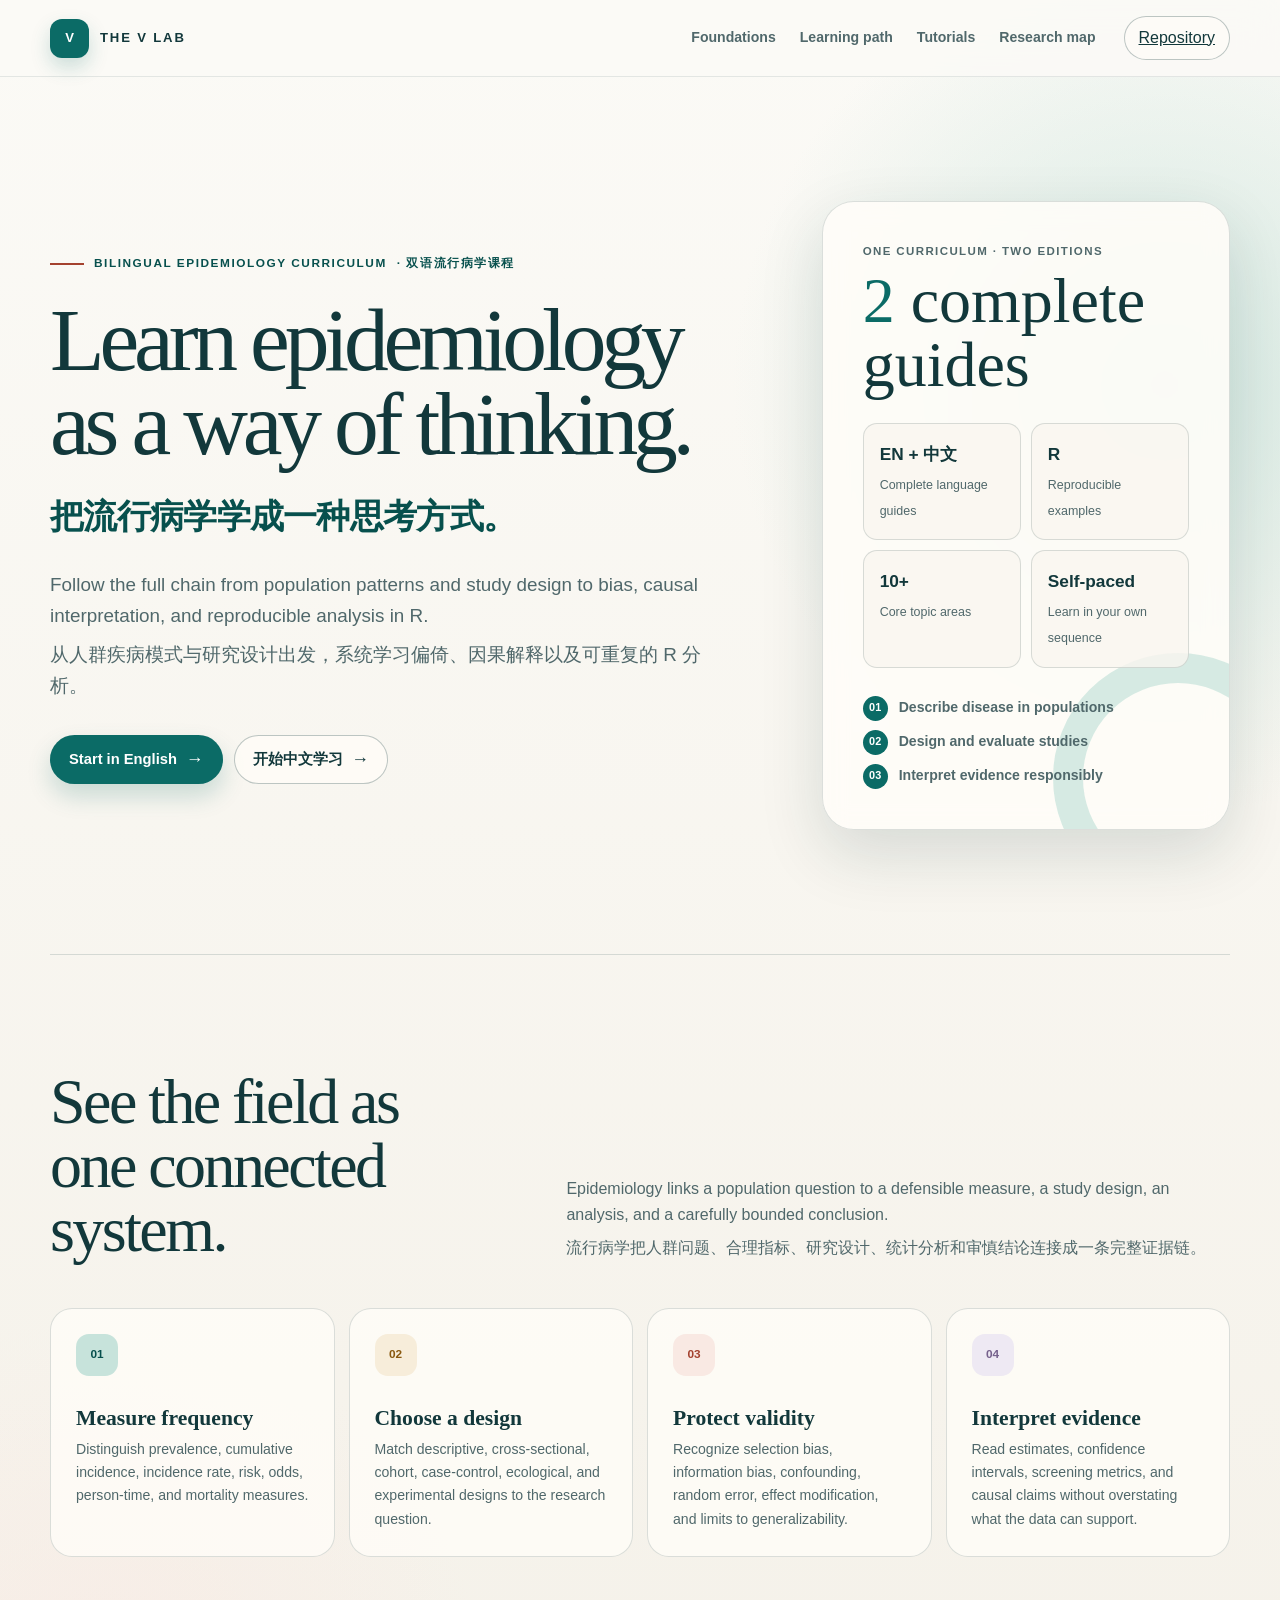
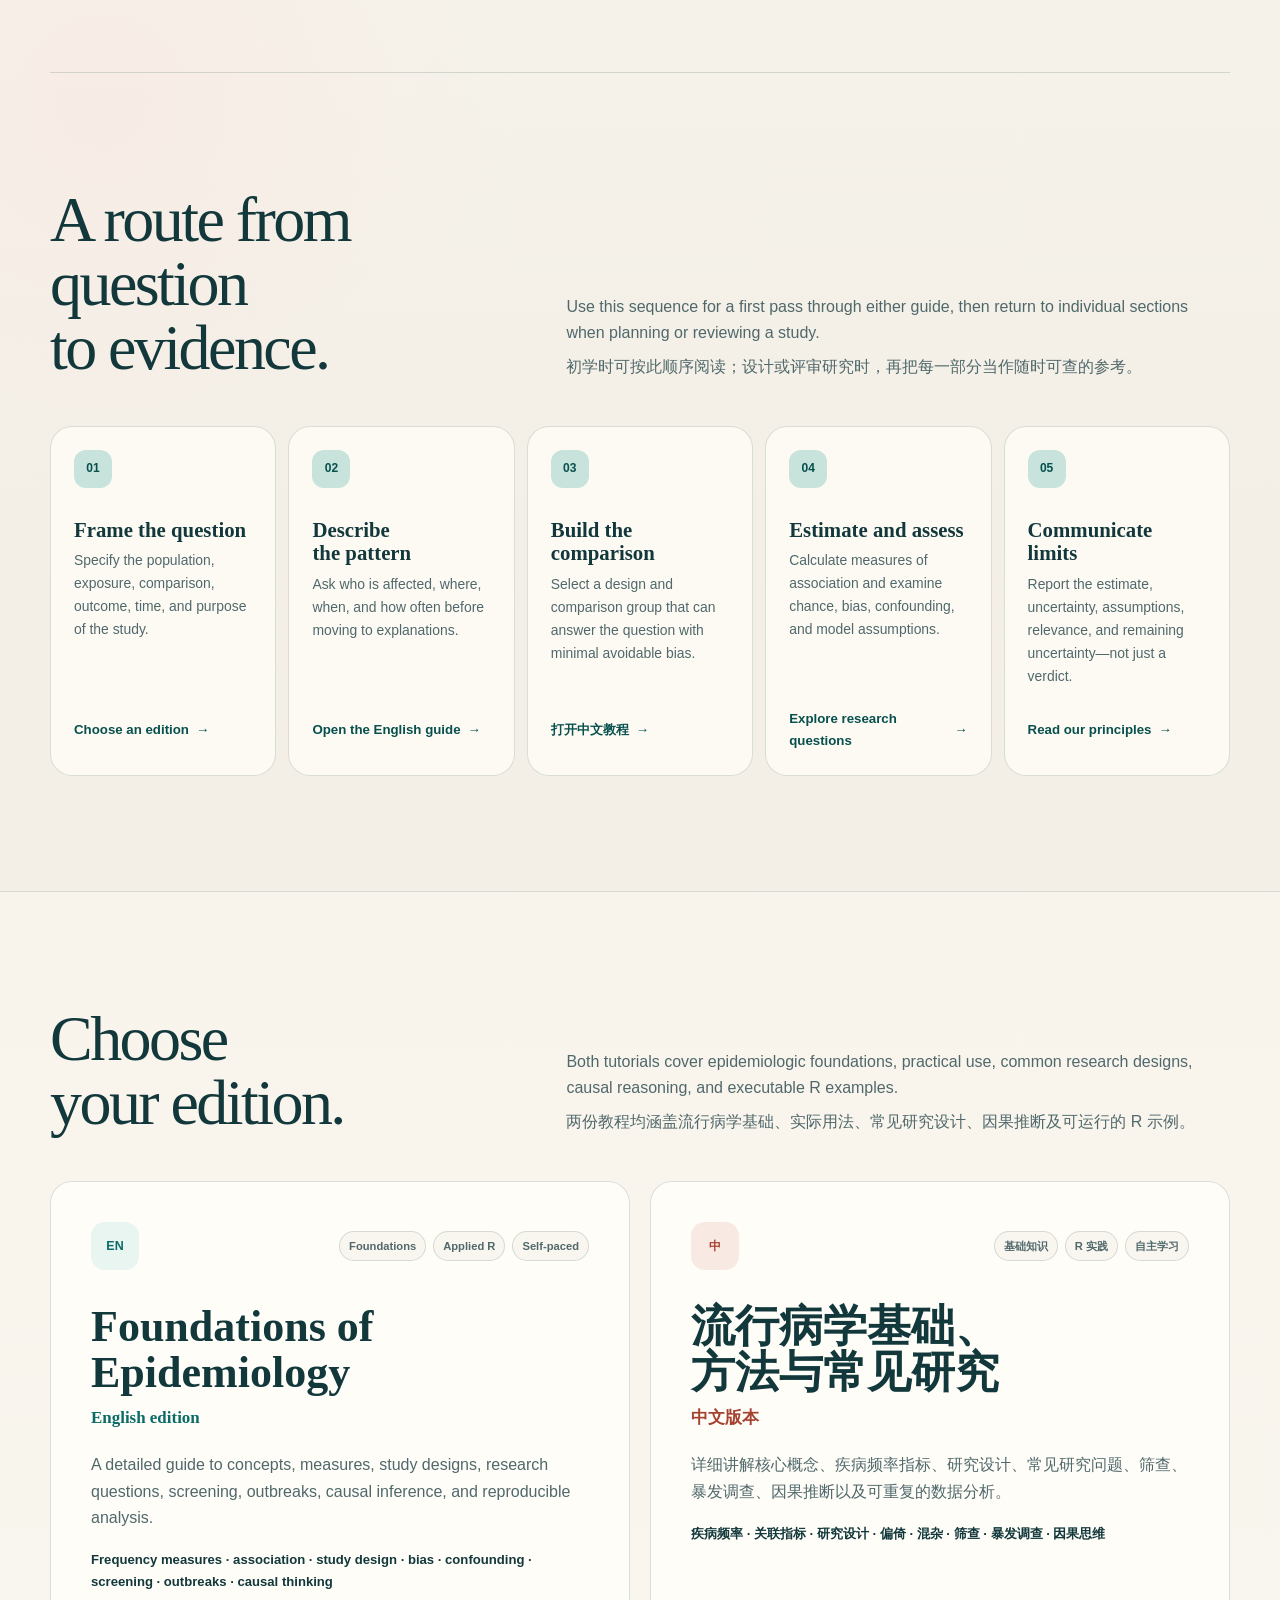
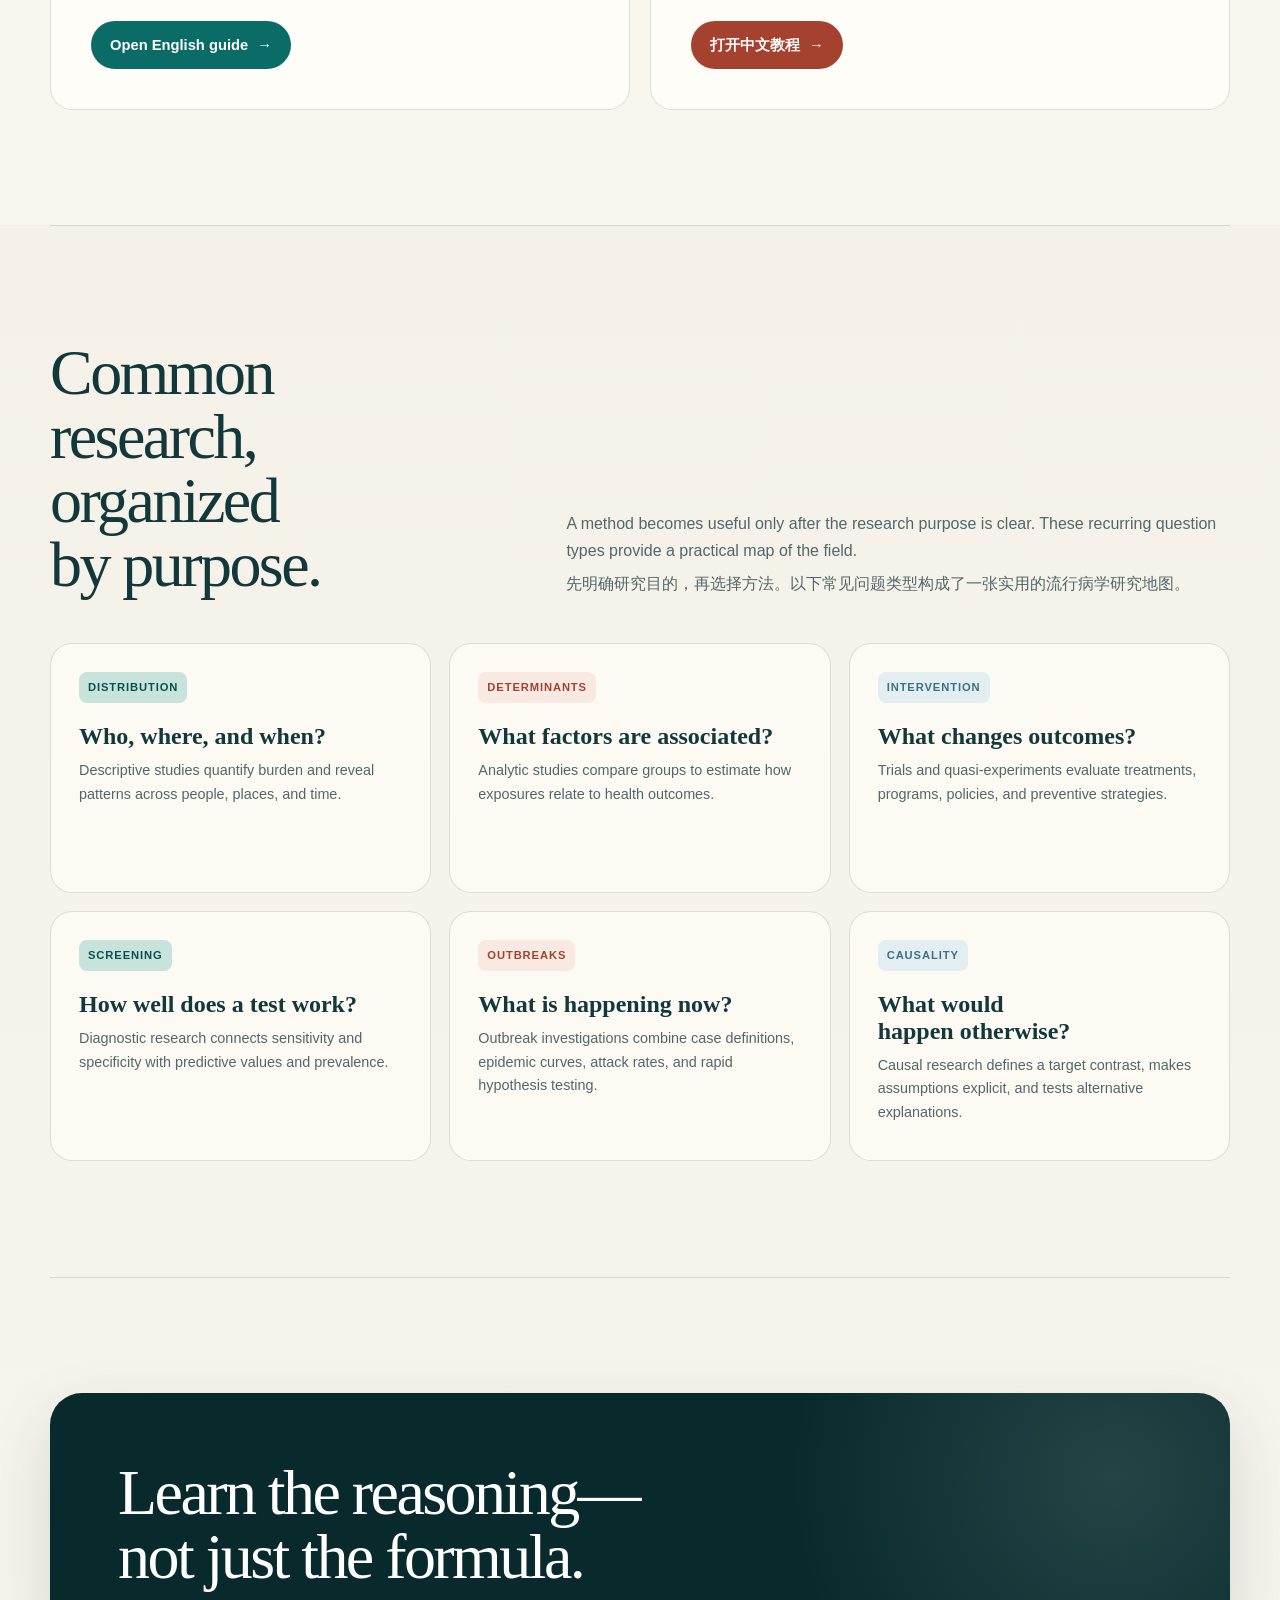
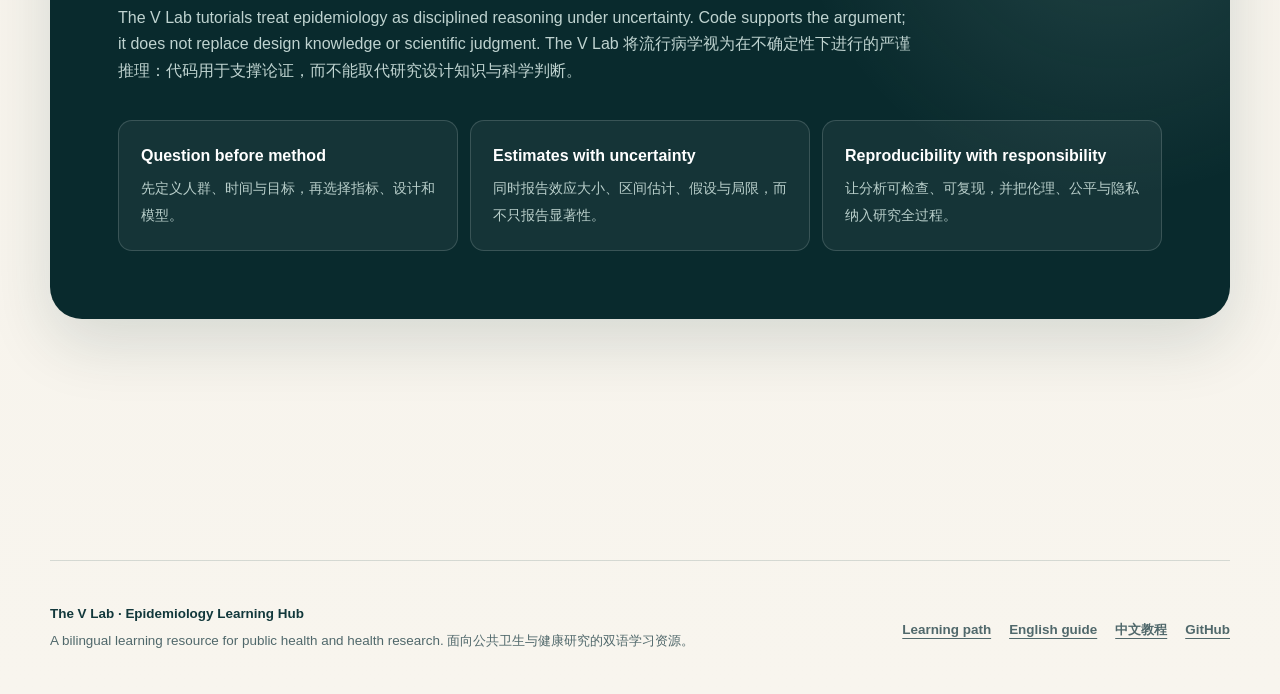
==== index.html @ 8f86d478 "Build bilingual epidemiology learning site" ====
<!doctype html>
<html lang="en">
<head>
  <meta charset="utf-8">
  <meta name="viewport" content="width=device-width, initial-scale=1">
  <meta name="description" content="A bilingual, self-paced epidemiology learning hub from The V Lab, covering measures of disease, study designs, bias, causal reasoning, common research questions, and reproducible R examples.">
  <meta name="theme-color" content="#12383b">
  <meta name="color-scheme" content="light">
  <link rel="canonical" href="https://laboratoirev.github.io/Epidemiology_Study/">
  <link rel="alternate" hreflang="en" href="https://laboratoirev.github.io/Epidemiology_Study/epidemiology_basics_en.html">
  <link rel="alternate" hreflang="zh-CN" href="https://laboratoirev.github.io/Epidemiology_Study/epidemiology_basics_zh.html">
  <link rel="alternate" hreflang="x-default" href="https://laboratoirev.github.io/Epidemiology_Study/">

  <meta property="og:type" content="website">
  <meta property="og:site_name" content="The V Lab">
  <meta property="og:title" content="Epidemiology Learning Hub | The V Lab">
  <meta property="og:description" content="Learn how epidemiologists move from population patterns to credible evidence through a bilingual curriculum with reproducible R examples.">
  <meta property="og:url" content="https://laboratoirev.github.io/Epidemiology_Study/">
  <meta property="og:image" content="https://laboratoirev.github.io/Epidemiology_Study/og-learning-hub.png">
  <meta property="og:image:width" content="1200">
  <meta property="og:image:height" content="630">
  <meta property="og:image:alt" content="The V Lab Epidemiology Learning Hub">

  <meta name="twitter:card" content="summary_large_image">
  <meta name="twitter:title" content="Epidemiology Learning Hub | The V Lab">
  <meta name="twitter:description" content="A bilingual learning path through epidemiologic measures, study designs, bias, causal reasoning, and applied research.">
  <meta name="twitter:image" content="https://laboratoirev.github.io/Epidemiology_Study/og-learning-hub.png">

  <title>Epidemiology Learning Hub | The V Lab</title>

  <style>
    :root {
      --ink: #12383b;
      --ink-deep: #092a2d;
      --ink-soft: #50686b;
      --paper: #f3efe6;
      --surface: #fffdf8;
      --surface-soft: #f9f6ef;
      --teal: #0b6b66;
      --teal-dark: #07504d;
      --mint: #c7e3db;
      --mint-pale: #e9f5f1;
      --coral: #a4422f;
      --coral-pale: #f9e9e3;
      --gold: #8a5a10;
      --gold-pale: #f7edda;
      --blue: #3d7085;
      --blue-pale: #e3eef2;
      --violet: #76618c;
      --violet-pale: #eee9f3;
      --focus: #c2410c;
      --line: rgba(18, 56, 59, 0.15);
      --line-strong: rgba(18, 56, 59, 0.28);
      --shadow-sm: 0 10px 28px rgba(15, 49, 52, 0.08);
      --shadow-lg: 0 24px 64px rgba(15, 49, 52, 0.14);
      --radius-sm: 14px;
      --radius-md: 22px;
      --radius-lg: 32px;
    }

    * {
      box-sizing: border-box;
    }

    html {
      scroll-behavior: smooth;
      scroll-padding-top: 96px;
    }

    body {
      margin: 0;
      color: var(--ink);
      background:
        radial-gradient(circle at 91% 7%, rgba(199, 227, 219, 0.72), transparent 27rem),
        radial-gradient(circle at 8% 31%, rgba(249, 233, 227, 0.64), transparent 24rem),
        linear-gradient(180deg, #fbfaf6 0%, var(--paper) 40%, #f8f5ee 100%);
      font-family: Inter, ui-sans-serif, -apple-system, BlinkMacSystemFont,
                   "Segoe UI", "PingFang SC", "Hiragino Sans GB",
                   "Microsoft YaHei", sans-serif;
      font-size: 16px;
      line-height: 1.65;
    }

    a {
      color: inherit;
    }

    a:focus-visible {
      outline: 3px solid var(--focus);
      outline-offset: 4px;
    }

    h1,
    h2,
    h3,
    p {
      margin-top: 0;
    }

    h1,
    h2,
    h3 {
      text-wrap: balance;
    }

    .skip-link {
      position: fixed;
      z-index: 100;
      top: 12px;
      left: 12px;
      padding: 10px 15px;
      border-radius: 9px;
      color: #fff;
      background: var(--ink-deep);
      font-weight: 850;
      text-decoration: none;
      transform: translateY(-160%);
    }

    .skip-link:focus {
      transform: translateY(0);
    }

    .shell {
      width: min(1180px, calc(100% - 40px));
      margin-inline: auto;
    }

    .header-wrap {
      position: sticky;
      z-index: 30;
      top: 0;
      border-bottom: 1px solid rgba(18, 56, 59, 0.10);
      background: rgba(251, 250, 246, 0.88);
      backdrop-filter: blur(18px);
    }

    .site-header {
      display: flex;
      min-height: 76px;
      align-items: center;
      gap: 28px;
    }

    .brand {
      display: inline-flex;
      min-height: 44px;
      flex: 0 0 auto;
      align-items: center;
      gap: 11px;
      font-size: 0.82rem;
      font-weight: 900;
      letter-spacing: 0.14em;
      text-decoration: none;
      text-transform: uppercase;
    }

    .brand-mark {
      display: grid;
      width: 39px;
      height: 39px;
      place-items: center;
      border-radius: 12px;
      color: #fff;
      background: var(--teal);
      box-shadow: 0 9px 20px rgba(11, 107, 102, 0.20);
      letter-spacing: 0;
    }

    .main-nav {
      display: flex;
      align-items: center;
      gap: 24px;
      margin-left: auto;
    }

    .main-nav a {
      display: inline-flex;
      min-height: 44px;
      align-items: center;
      color: var(--ink-soft);
      font-size: 0.88rem;
      font-weight: 780;
      text-decoration: none;
    }

    .main-nav a:hover {
      color: var(--teal-dark);
    }

    .repo-link {
      display: inline-flex;
      min-height: 44px;
      align-items: center;
      padding: 8px 14px;
      border: 1px solid var(--line-strong);
      border-radius: 999px;
      color: var(--ink) !important;
      background: rgba(255, 253, 248, 0.72);
    }

    .hero {
      display: grid;
      grid-template-columns: minmax(0, 1.18fr) minmax(320px, 0.72fr);
      gap: clamp(48px, 8vw, 104px);
      align-items: center;
      min-height: 720px;
      padding-block: clamp(72px, 10vw, 124px);
    }

    .eyebrow {
      display: inline-flex;
      align-items: center;
      gap: 10px;
      margin-bottom: 24px;
      color: var(--teal-dark);
      font-size: 0.74rem;
      font-weight: 900;
      letter-spacing: 0.13em;
      text-transform: uppercase;
    }

    .eyebrow::before {
      width: 34px;
      height: 2px;
      content: "";
      background: var(--coral);
    }

    h1 {
      max-width: 850px;
      margin-bottom: 22px;
      font-family: Georgia, "Times New Roman", "Songti SC", serif;
      font-size: clamp(3.45rem, 7vw, 6.65rem);
      font-weight: 500;
      letter-spacing: -0.058em;
      line-height: 0.94;
    }

    .hero-zh {
      margin-bottom: 24px;
      color: var(--teal-dark);
      font-family: Georgia, "Songti SC", "STSong", serif;
      font-size: clamp(1.45rem, 2.8vw, 2.15rem);
      font-weight: 600;
      letter-spacing: -0.02em;
    }

    .hero-copy {
      max-width: 730px;
      margin-bottom: 34px;
      color: var(--ink-soft);
      font-size: clamp(1.02rem, 1.7vw, 1.18rem);
    }

    .hero-copy span {
      display: inline-block;
      margin-top: 8px;
    }

    .hero-actions,
    .language-actions {
      display: flex;
      flex-wrap: wrap;
      gap: 11px;
    }

    .button {
      display: inline-flex;
      min-height: 48px;
      align-items: center;
      justify-content: center;
      gap: 9px;
      padding: 11px 18px;
      border: 1px solid transparent;
      border-radius: 999px;
      font-size: 0.92rem;
      font-weight: 850;
      text-decoration: none;
      transition: transform 160ms ease, box-shadow 160ms ease, background 160ms ease;
    }

    .button:hover {
      transform: translateY(-2px);
    }

    .button-primary {
      color: #fff;
      background: var(--teal);
      box-shadow: 0 12px 24px rgba(11, 107, 102, 0.20);
    }

    .button-primary:hover {
      background: var(--teal-dark);
    }

    .button-secondary {
      border-color: var(--line-strong);
      background: rgba(255, 253, 248, 0.76);
    }

    .button-secondary:hover {
      background: var(--surface);
      box-shadow: var(--shadow-sm);
    }

    .arrow {
      font-size: 1.2em;
      line-height: 1;
    }

    .hero-panel {
      position: relative;
      padding: clamp(28px, 4vw, 40px);
      overflow: hidden;
      border: 1px solid var(--line);
      border-radius: var(--radius-lg);
      background: rgba(255, 253, 248, 0.87);
      box-shadow: var(--shadow-lg);
      backdrop-filter: blur(12px);
    }

    .hero-panel::after {
      position: absolute;
      right: -74px;
      bottom: -74px;
      width: 190px;
      height: 190px;
      border: 30px solid var(--mint);
      border-radius: 50%;
      content: "";
      opacity: 0.72;
    }

    .panel-kicker {
      position: relative;
      z-index: 1;
      margin-bottom: 8px;
      color: var(--ink-soft);
      font-size: 0.72rem;
      font-weight: 900;
      letter-spacing: 0.12em;
      text-transform: uppercase;
    }

    .course-count {
      position: relative;
      z-index: 1;
      margin-bottom: 26px;
      font-family: Georgia, "Times New Roman", "Songti SC", serif;
      font-size: clamp(2.6rem, 5vw, 4.25rem);
      line-height: 1;
    }

    .course-count strong {
      color: var(--teal);
      font-weight: 500;
    }

    .stat-grid {
      position: relative;
      z-index: 1;
      display: grid;
      grid-template-columns: repeat(2, minmax(0, 1fr));
      gap: 10px;
      margin-bottom: 28px;
    }

    .stat {
      padding: 16px;
      border: 1px solid var(--line);
      border-radius: var(--radius-sm);
      background: rgba(249, 246, 239, 0.82);
    }

    .stat strong {
      display: block;
      margin-bottom: 2px;
      font-size: 1.08rem;
    }

    .stat span {
      color: var(--ink-soft);
      font-size: 0.78rem;
    }

    .mini-route {
      position: relative;
      z-index: 1;
      display: grid;
      gap: 9px;
      margin: 0;
      padding: 0;
      list-style: none;
    }

    .mini-route li {
      display: flex;
      align-items: center;
      gap: 11px;
      color: var(--ink-soft);
      font-size: 0.88rem;
      font-weight: 700;
    }

    .mini-route span {
      display: grid;
      width: 25px;
      height: 25px;
      flex: 0 0 auto;
      place-items: center;
      border-radius: 50%;
      color: #fff;
      background: var(--teal);
      font-size: 0.68rem;
      font-weight: 900;
    }

    .section {
      padding-block: clamp(78px, 9vw, 118px);
    }

    .section + .section,
    .section-border {
      border-top: 1px solid var(--line);
    }

    .section-intro {
      display: grid;
      grid-template-columns: minmax(260px, 0.8fr) minmax(0, 1.2fr);
      gap: clamp(28px, 6vw, 74px);
      align-items: end;
      margin-bottom: 46px;
    }

    .section-intro h2 {
      margin: 0;
      font-family: Georgia, "Times New Roman", "Songti SC", serif;
      font-size: clamp(2.35rem, 5vw, 4.35rem);
      font-weight: 500;
      letter-spacing: -0.04em;
      line-height: 1;
    }

    .section-intro p {
      max-width: 650px;
      margin: 0;
      color: var(--ink-soft);
    }

    .section-intro p span {
      display: inline-block;
      margin-top: 7px;
    }

    .concept-grid {
      display: grid;
      grid-template-columns: repeat(4, minmax(0, 1fr));
      gap: 14px;
    }

    .concept-card {
      min-height: 235px;
      padding: 25px;
      border: 1px solid var(--line);
      border-radius: var(--radius-md);
      background: rgba(255, 253, 248, 0.80);
    }

    .concept-mark {
      display: grid;
      width: 42px;
      height: 42px;
      margin-bottom: 30px;
      place-items: center;
      border-radius: 13px;
      color: var(--teal-dark);
      background: var(--mint);
      font-size: 0.74rem;
      font-weight: 900;
    }

    .concept-card:nth-child(2) .concept-mark {
      color: var(--gold);
      background: var(--gold-pale);
    }

    .concept-card:nth-child(3) .concept-mark {
      color: var(--coral);
      background: var(--coral-pale);
    }

    .concept-card:nth-child(4) .concept-mark {
      color: var(--violet);
      background: var(--violet-pale);
    }

    .concept-card h3 {
      margin-bottom: 8px;
      font-family: Georgia, "Times New Roman", "Songti SC", serif;
      font-size: 1.35rem;
      font-weight: 600;
      line-height: 1.12;
    }

    .concept-card p {
      margin: 0;
      color: var(--ink-soft);
      font-size: 0.88rem;
    }

    .path-grid {
      display: grid;
      grid-template-columns: repeat(5, minmax(0, 1fr));
      gap: 12px;
      margin: 0;
      padding: 0;
      list-style: none;
    }

    .path-step {
      display: flex;
      min-height: 270px;
      flex-direction: column;
      padding: 23px;
      border: 1px solid var(--line);
      border-radius: var(--radius-md);
      background: rgba(255, 253, 248, 0.80);
      transition: transform 160ms ease, border-color 160ms ease, box-shadow 160ms ease;
    }

    .path-step:hover,
    .path-step:focus-within {
      border-color: rgba(11, 107, 102, 0.40);
      box-shadow: var(--shadow-sm);
      transform: translateY(-3px);
    }

    .step-number {
      display: grid;
      width: 38px;
      height: 38px;
      margin-bottom: 30px;
      place-items: center;
      border-radius: 12px;
      color: var(--teal-dark);
      background: var(--mint);
      font-size: 0.75rem;
      font-weight: 900;
    }

    .path-step h3 {
      margin-bottom: 8px;
      font-family: Georgia, "Times New Roman", "Songti SC", serif;
      font-size: 1.3rem;
      font-weight: 600;
      line-height: 1.12;
    }

    .path-step p {
      margin-bottom: 20px;
      color: var(--ink-soft);
      font-size: 0.87rem;
    }

    .step-link {
      display: inline-flex;
      min-height: 44px;
      align-items: center;
      gap: 7px;
      margin-top: auto;
      color: var(--teal-dark);
      font-size: 0.83rem;
      font-weight: 850;
      text-decoration: none;
    }

    .library-section {
      background: rgba(255, 253, 248, 0.38);
    }

    .course-grid {
      display: grid;
      grid-template-columns: repeat(2, minmax(0, 1fr));
      gap: 20px;
    }

    .course-card {
      --accent: var(--teal);
      --accent-pale: var(--mint-pale);
      display: flex;
      min-height: 455px;
      flex-direction: column;
      padding: clamp(28px, 4vw, 40px);
      border: 1px solid var(--line);
      border-radius: var(--radius-md);
      background: var(--surface);
      box-shadow: 0 1px 0 rgba(255, 255, 255, 0.70) inset;
      transition: transform 180ms ease, box-shadow 180ms ease, border-color 180ms ease;
    }

    .course-card:nth-child(2) {
      --accent: var(--coral);
      --accent-pale: var(--coral-pale);
    }

    .course-card:hover,
    .course-card:focus-within {
      border-color: rgba(11, 107, 102, 0.38);
      box-shadow: var(--shadow-lg);
      transform: translateY(-4px);
    }

    .course-card:nth-child(2):hover,
    .course-card:nth-child(2):focus-within {
      border-color: rgba(164, 66, 47, 0.38);
    }

    .course-topline {
      display: flex;
      align-items: center;
      justify-content: space-between;
      gap: 16px;
      margin-bottom: 34px;
    }

    .course-number {
      display: grid;
      width: 48px;
      height: 48px;
      place-items: center;
      border-radius: 14px;
      color: var(--accent);
      background: var(--accent-pale);
      font-size: 0.78rem;
      font-weight: 900;
    }

    .course-meta {
      display: flex;
      flex-wrap: wrap;
      justify-content: flex-end;
      gap: 7px;
    }

    .tag {
      padding: 5px 9px;
      border: 1px solid var(--line);
      border-radius: 999px;
      color: var(--ink-soft);
      background: var(--surface-soft);
      font-size: 0.7rem;
      font-weight: 800;
      white-space: nowrap;
    }

    .course-card h3 {
      margin-bottom: 8px;
      font-family: Georgia, "Times New Roman", "Songti SC", serif;
      font-size: clamp(1.9rem, 3.5vw, 2.75rem);
      font-weight: 600;
      line-height: 1.05;
    }

    .course-kicker {
      margin-bottom: 20px;
      color: var(--accent);
      font-family: Georgia, "Songti SC", "STSong", serif;
      font-size: 1.06rem;
      font-weight: 700;
    }

    .course-description {
      margin-bottom: 18px;
      color: var(--ink-soft);
    }

    .topic-line {
      margin-bottom: 28px;
      color: var(--ink);
      font-size: 0.82rem;
      font-weight: 760;
    }

    .language-actions {
      margin-top: auto;
    }

    .course-card .button {
      color: #fff;
      background: var(--accent);
    }

    .research-grid {
      display: grid;
      grid-template-columns: repeat(3, minmax(0, 1fr));
      gap: 18px;
    }

    .research-card {
      min-height: 250px;
      padding: 28px;
      border: 1px solid var(--line);
      border-radius: var(--radius-md);
      background: rgba(255, 253, 248, 0.76);
    }

    .research-label {
      display: inline-flex;
      margin-bottom: 20px;
      padding: 6px 9px;
      border-radius: 8px;
      color: var(--teal-dark);
      background: var(--mint);
      font-size: 0.7rem;
      font-weight: 900;
      letter-spacing: 0.08em;
      text-transform: uppercase;
    }

    .research-card:nth-child(2) .research-label,
    .research-card:nth-child(5) .research-label {
      color: var(--coral);
      background: var(--coral-pale);
    }

    .research-card:nth-child(3) .research-label,
    .research-card:nth-child(6) .research-label {
      color: var(--blue);
      background: var(--blue-pale);
    }

    .research-card h3 {
      margin-bottom: 9px;
      font-family: Georgia, "Times New Roman", "Songti SC", serif;
      font-size: 1.5rem;
      font-weight: 600;
      line-height: 1.12;
    }

    .research-card p {
      margin: 0;
      color: var(--ink-soft);
      font-size: 0.9rem;
    }

    .principles-wrap {
      padding-bottom: clamp(84px, 10vw, 126px);
    }

    .principles {
      padding: clamp(38px, 6vw, 68px);
      border-radius: var(--radius-lg);
      color: #eef8f5;
      background:
        radial-gradient(circle at 90% 16%, rgba(199, 227, 219, 0.14), transparent 20rem),
        var(--ink-deep);
      box-shadow: var(--shadow-lg);
    }

    .principles h2 {
      max-width: 800px;
      margin-bottom: 16px;
      color: #fff;
      font-family: Georgia, "Times New Roman", "Songti SC", serif;
      font-size: clamp(2.25rem, 5vw, 4.15rem);
      font-weight: 500;
      letter-spacing: -0.04em;
      line-height: 1;
    }

    .principles > p {
      max-width: 800px;
      color: #bfd3d0;
    }

    .principle-grid {
      display: grid;
      grid-template-columns: repeat(3, minmax(0, 1fr));
      gap: 12px;
      margin-top: 36px;
    }

    .principle {
      padding: 22px;
      border: 1px solid rgba(238, 248, 245, 0.16);
      border-radius: var(--radius-sm);
      background: rgba(255, 255, 255, 0.05);
    }

    .principle strong {
      display: block;
      margin-bottom: 6px;
      color: #fff;
      font-size: 1rem;
    }

    .principle span {
      color: #b8ceca;
      font-size: 0.85rem;
    }

    .site-footer {
      display: grid;
      grid-template-columns: minmax(0, 1fr) auto;
      gap: 30px;
      align-items: end;
      padding-block: 42px;
      border-top: 1px solid var(--line);
      color: var(--ink-soft);
      font-size: 0.84rem;
    }

    .footer-title {
      display: block;
      margin-bottom: 4px;
      color: var(--ink);
      font-weight: 850;
    }

    .footer-links {
      display: flex;
      flex-wrap: wrap;
      justify-content: flex-end;
      gap: 18px;
    }

    .footer-links a {
      display: inline-flex;
      min-height: 44px;
      align-items: center;
      font-weight: 750;
      text-underline-offset: 4px;
    }

    @media (max-width: 1040px) {
      .hero {
        grid-template-columns: 1fr;
        min-height: auto;
      }

      .hero-panel {
        max-width: 720px;
      }

      .concept-grid {
        grid-template-columns: repeat(2, minmax(0, 1fr));
      }

      .path-grid {
        grid-template-columns: repeat(2, minmax(0, 1fr));
      }

      .path-step:last-child {
        grid-column: 1 / -1;
        min-height: 220px;
      }
    }

    @media (max-width: 860px) {
      html {
        scroll-padding-top: 24px;
      }

      .header-wrap {
        position: static;
      }

      .site-header {
        flex-wrap: wrap;
        padding-block: 14px;
      }

      .main-nav {
        width: 100%;
        order: 3;
        justify-content: space-between;
        margin-left: 0;
        padding-top: 11px;
        border-top: 1px solid var(--line);
      }

      .repo-link {
        margin-left: auto;
      }

      .section-intro {
        grid-template-columns: 1fr;
      }

      .course-grid,
      .research-grid,
      .principle-grid {
        grid-template-columns: 1fr;
      }

      .course-card,
      .research-card {
        min-height: auto;
      }
    }

    @media (max-width: 590px) {
      .shell {
        width: min(100% - 28px, 1180px);
      }

      h1 {
        font-size: clamp(3.05rem, 16vw, 4.65rem);
      }

      .main-nav {
        display: grid;
        grid-template-columns: repeat(2, minmax(0, 1fr));
        gap: 4px 12px;
      }

      .main-nav a {
        justify-content: center;
        text-align: center;
      }

      .hero-actions,
      .hero-actions .button {
        width: 100%;
      }

      .stat-grid,
      .concept-grid,
      .path-grid {
        grid-template-columns: 1fr;
      }

      .path-step:last-child {
        grid-column: auto;
      }

      .path-step {
        min-height: 225px;
      }

      .course-topline {
        align-items: flex-start;
      }

      .course-meta {
        justify-content: flex-start;
      }

      .course-card .button {
        width: 100%;
      }

      .site-footer {
        grid-template-columns: 1fr;
      }

      .footer-links {
        justify-content: flex-start;
      }
    }

    @media (prefers-reduced-motion: reduce) {
      html {
        scroll-behavior: auto;
      }

      *,
      *::before,
      *::after {
        transition: none !important;
      }
    }

    @media print {
      .header-wrap,
      .hero-actions,
      .footer-links {
        display: none;
      }

      body {
        color: #111;
        background: #fff;
      }

      .hero {
        min-height: auto;
        padding-block: 2rem;
      }

      .section {
        padding-block: 2rem;
      }

      .hero-panel,
      .course-card,
      .principles {
        box-shadow: none;
      }
    }
  </style>
</head>

<body>
  <a class="skip-link" href="#main-content">Skip to learning content <span lang="zh-CN">/ 跳到学习内容</span></a>

  <div class="header-wrap">
    <header class="site-header shell">
      <a class="brand" href="index.html" aria-label="The V Lab epidemiology home" aria-current="page">
        <span class="brand-mark" aria-hidden="true">V</span>
        <span>The V Lab</span>
      </a>

      <nav class="main-nav" aria-label="Main navigation">
        <a href="#foundations">Foundations</a>
        <a href="#learning-path">Learning path</a>
        <a href="#tutorials">Tutorials</a>
        <a href="#research-map">Research map</a>
      </nav>

      <a class="repo-link" href="https://github.com/LaboratoireV/Epidemiology_Study" aria-label="View Epidemiology Study on GitHub">Repository</a>
    </header>
  </div>

  <main id="main-content" tabindex="-1">
    <section class="hero shell" aria-labelledby="page-title">
      <div>
        <p class="eyebrow">Bilingual epidemiology curriculum <span lang="zh-CN">· 双语流行病学课程</span></p>
        <h1 id="page-title">Learn epidemiology as a way of thinking.</h1>
        <p class="hero-zh" lang="zh-CN">把流行病学学成一种思考方式。</p>
        <p class="hero-copy">
          Follow the full chain from population patterns and study design to bias, causal interpretation, and reproducible analysis in R.
          <span lang="zh-CN">从人群疾病模式与研究设计出发，系统学习偏倚、因果解释以及可重复的 R 分析。</span>
        </p>
        <div class="hero-actions" aria-label="Choose a tutorial language">
          <a class="button button-primary" href="epidemiology_basics_en.html" hreflang="en">Start in English <span class="arrow" aria-hidden="true">→</span></a>
          <a class="button button-secondary" href="epidemiology_basics_zh.html" lang="zh-CN" hreflang="zh-CN">开始中文学习 <span class="arrow" aria-hidden="true">→</span></a>
        </div>
      </div>

      <aside class="hero-panel" aria-label="Curriculum at a glance">
        <p class="panel-kicker">One curriculum · two editions</p>
        <p class="course-count"><strong>2</strong> complete guides</p>
        <div class="stat-grid">
          <div class="stat"><strong>EN + 中文</strong><span>Complete language guides</span></div>
          <div class="stat"><strong>R</strong><span>Reproducible examples</span></div>
          <div class="stat"><strong>10+</strong><span>Core topic areas</span></div>
          <div class="stat"><strong>Self-paced</strong><span>Learn in your own sequence</span></div>
        </div>
        <ol class="mini-route" aria-label="Three-part learning route">
          <li><span>01</span> Describe disease in populations</li>
          <li><span>02</span> Design and evaluate studies</li>
          <li><span>03</span> Interpret evidence responsibly</li>
        </ol>
      </aside>
    </section>

    <section class="section section-border shell" id="foundations" aria-labelledby="foundations-title">
      <div class="section-intro">
        <h2 id="foundations-title">See the field as one connected system.</h2>
        <p>
          Epidemiology links a population question to a defensible measure, a study design, an analysis, and a carefully bounded conclusion.
          <span lang="zh-CN">流行病学把人群问题、合理指标、研究设计、统计分析和审慎结论连接成一条完整证据链。</span>
        </p>
      </div>

      <div class="concept-grid">
        <article class="concept-card">
          <span class="concept-mark" aria-hidden="true">01</span>
          <h3>Measure frequency</h3>
          <p>Distinguish prevalence, cumulative incidence, incidence rate, risk, odds, person-time, and mortality measures.</p>
        </article>

        <article class="concept-card">
          <span class="concept-mark" aria-hidden="true">02</span>
          <h3>Choose a design</h3>
          <p>Match descriptive, cross-sectional, cohort, case-control, ecological, and experimental designs to the research question.</p>
        </article>

        <article class="concept-card">
          <span class="concept-mark" aria-hidden="true">03</span>
          <h3>Protect validity</h3>
          <p>Recognize selection bias, information bias, confounding, random error, effect modification, and limits to generalizability.</p>
        </article>

        <article class="concept-card">
          <span class="concept-mark" aria-hidden="true">04</span>
          <h3>Interpret evidence</h3>
          <p>Read estimates, confidence intervals, screening metrics, and causal claims without overstating what the data can support.</p>
        </article>
      </div>
    </section>

    <section class="section shell" id="learning-path" aria-labelledby="learning-path-title">
      <div class="section-intro">
        <h2 id="learning-path-title">A route from question to evidence.</h2>
        <p>
          Use this sequence for a first pass through either guide, then return to individual sections when planning or reviewing a study.
          <span lang="zh-CN">初学时可按此顺序阅读；设计或评审研究时，再把每一部分当作随时可查的参考。</span>
        </p>
      </div>

      <ol class="path-grid">
        <li class="path-step">
          <span class="step-number">01</span>
          <h3>Frame the question</h3>
          <p>Specify the population, exposure, comparison, outcome, time, and purpose of the study.</p>
          <a class="step-link" href="#tutorials">Choose an edition <span aria-hidden="true">→</span></a>
        </li>

        <li class="path-step">
          <span class="step-number">02</span>
          <h3>Describe the pattern</h3>
          <p>Ask who is affected, where, when, and how often before moving to explanations.</p>
          <a class="step-link" href="epidemiology_basics_en.html">Open the English guide <span aria-hidden="true">→</span></a>
        </li>

        <li class="path-step">
          <span class="step-number">03</span>
          <h3>Build the comparison</h3>
          <p>Select a design and comparison group that can answer the question with minimal avoidable bias.</p>
          <a class="step-link" href="epidemiology_basics_zh.html" lang="zh-CN">打开中文教程 <span aria-hidden="true">→</span></a>
        </li>

        <li class="path-step">
          <span class="step-number">04</span>
          <h3>Estimate and assess</h3>
          <p>Calculate measures of association and examine chance, bias, confounding, and model assumptions.</p>
          <a class="step-link" href="#research-map">Explore research questions <span aria-hidden="true">→</span></a>
        </li>

        <li class="path-step">
          <span class="step-number">05</span>
          <h3>Communicate limits</h3>
          <p>Report the estimate, uncertainty, assumptions, relevance, and remaining uncertainty—not just a verdict.</p>
          <a class="step-link" href="#about">Read our principles <span aria-hidden="true">→</span></a>
        </li>
      </ol>
    </section>

    <section class="section library-section" id="tutorials" aria-labelledby="tutorials-title">
      <div class="shell">
        <div class="section-intro">
          <h2 id="tutorials-title">Choose your edition.</h2>
          <p>
            Both tutorials cover epidemiologic foundations, practical use, common research designs, causal reasoning, and executable R examples.
            <span lang="zh-CN">两份教程均涵盖流行病学基础、实际用法、常见研究设计、因果推断及可运行的 R 示例。</span>
          </p>
        </div>

        <div class="course-grid">
          <article class="course-card" lang="en">
            <div class="course-topline">
              <span class="course-number" aria-hidden="true">EN</span>
              <div class="course-meta" aria-label="English guide details">
                <span class="tag">Foundations</span>
                <span class="tag">Applied R</span>
                <span class="tag">Self-paced</span>
              </div>
            </div>
            <h3>Foundations of Epidemiology</h3>
            <p class="course-kicker">English edition</p>
            <p class="course-description">A detailed guide to concepts, measures, study designs, research questions, screening, outbreaks, causal inference, and reproducible analysis.</p>
            <p class="topic-line">Frequency measures · association · study design · bias · confounding · screening · outbreaks · causal thinking</p>
            <div class="language-actions">
              <a class="button" href="epidemiology_basics_en.html" hreflang="en" aria-label="Open Foundations of Epidemiology in English">Open English guide <span aria-hidden="true">→</span></a>
            </div>
          </article>

          <article class="course-card" lang="zh-CN">
            <div class="course-topline">
              <span class="course-number" aria-hidden="true">中</span>
              <div class="course-meta" aria-label="中文教程信息">
                <span class="tag">基础知识</span>
                <span class="tag">R 实践</span>
                <span class="tag">自主学习</span>
              </div>
            </div>
            <h3>流行病学基础、方法与常见研究</h3>
            <p class="course-kicker">中文版本</p>
            <p class="course-description">详细讲解核心概念、疾病频率指标、研究设计、常见研究问题、筛查、暴发调查、因果推断以及可重复的数据分析。</p>
            <p class="topic-line">疾病频率 · 关联指标 · 研究设计 · 偏倚 · 混杂 · 筛查 · 暴发调查 · 因果思维</p>
            <div class="language-actions">
              <a class="button" href="epidemiology_basics_zh.html" hreflang="zh-CN" aria-label="打开流行病学基础、方法与常见研究中文教程">打开中文教程 <span aria-hidden="true">→</span></a>
            </div>
          </article>
        </div>
      </div>
    </section>

    <section class="section shell" id="research-map" aria-labelledby="research-map-title">
      <div class="section-intro">
        <h2 id="research-map-title">Common research, organized by purpose.</h2>
        <p>
          A method becomes useful only after the research purpose is clear. These recurring question types provide a practical map of the field.
          <span lang="zh-CN">先明确研究目的，再选择方法。以下常见问题类型构成了一张实用的流行病学研究地图。</span>
        </p>
      </div>

      <div class="research-grid">
        <article class="research-card">
          <span class="research-label">Distribution</span>
          <h3>Who, where, and when?</h3>
          <p>Descriptive studies quantify burden and reveal patterns across people, places, and time.</p>
        </article>

        <article class="research-card">
          <span class="research-label">Determinants</span>
          <h3>What factors are associated?</h3>
          <p>Analytic studies compare groups to estimate how exposures relate to health outcomes.</p>
        </article>

        <article class="research-card">
          <span class="research-label">Intervention</span>
          <h3>What changes outcomes?</h3>
          <p>Trials and quasi-experiments evaluate treatments, programs, policies, and preventive strategies.</p>
        </article>

        <article class="research-card">
          <span class="research-label">Screening</span>
          <h3>How well does a test work?</h3>
          <p>Diagnostic research connects sensitivity and specificity with predictive values and prevalence.</p>
        </article>

        <article class="research-card">
          <span class="research-label">Outbreaks</span>
          <h3>What is happening now?</h3>
          <p>Outbreak investigations combine case definitions, epidemic curves, attack rates, and rapid hypothesis testing.</p>
        </article>

        <article class="research-card">
          <span class="research-label">Causality</span>
          <h3>What would happen otherwise?</h3>
          <p>Causal research defines a target contrast, makes assumptions explicit, and tests alternative explanations.</p>
        </article>
      </div>
    </section>

    <section class="principles-wrap shell section-border" id="about" aria-labelledby="about-title">
      <div class="section">
        <div class="principles">
          <h2 id="about-title">Learn the reasoning—not just the formula.</h2>
          <p>
            The V Lab tutorials treat epidemiology as disciplined reasoning under uncertainty. Code supports the argument; it does not replace design knowledge or scientific judgment.
            <span lang="zh-CN">The V Lab 将流行病学视为在不确定性下进行的严谨推理：代码用于支撑论证，而不能取代研究设计知识与科学判断。</span>
          </p>
          <div class="principle-grid">
            <div class="principle">
              <strong>Question before method</strong>
              <span lang="zh-CN">先定义人群、时间与目标，再选择指标、设计和模型。</span>
            </div>
            <div class="principle">
              <strong>Estimates with uncertainty</strong>
              <span lang="zh-CN">同时报告效应大小、区间估计、假设与局限，而不只报告显著性。</span>
            </div>
            <div class="principle">
              <strong>Reproducibility with responsibility</strong>
              <span lang="zh-CN">让分析可检查、可复现，并把伦理、公平与隐私纳入研究全过程。</span>
            </div>
          </div>
        </div>
      </div>
    </section>
  </main>

  <footer class="site-footer shell">
    <div>
      <span class="footer-title">The V Lab · Epidemiology Learning Hub</span>
      <span>A bilingual learning resource for public health and health research. <span lang="zh-CN">面向公共卫生与健康研究的双语学习资源。</span></span>
    </div>
    <nav class="footer-links" aria-label="Footer navigation">
      <a href="#learning-path">Learning path</a>
      <a href="epidemiology_basics_en.html" hreflang="en">English guide</a>
      <a href="epidemiology_basics_zh.html" lang="zh-CN" hreflang="zh-CN">中文教程</a>
      <a href="https://github.com/LaboratoireV/Epidemiology_Study">GitHub</a>
    </nav>
  </footer>
</body>
</html>
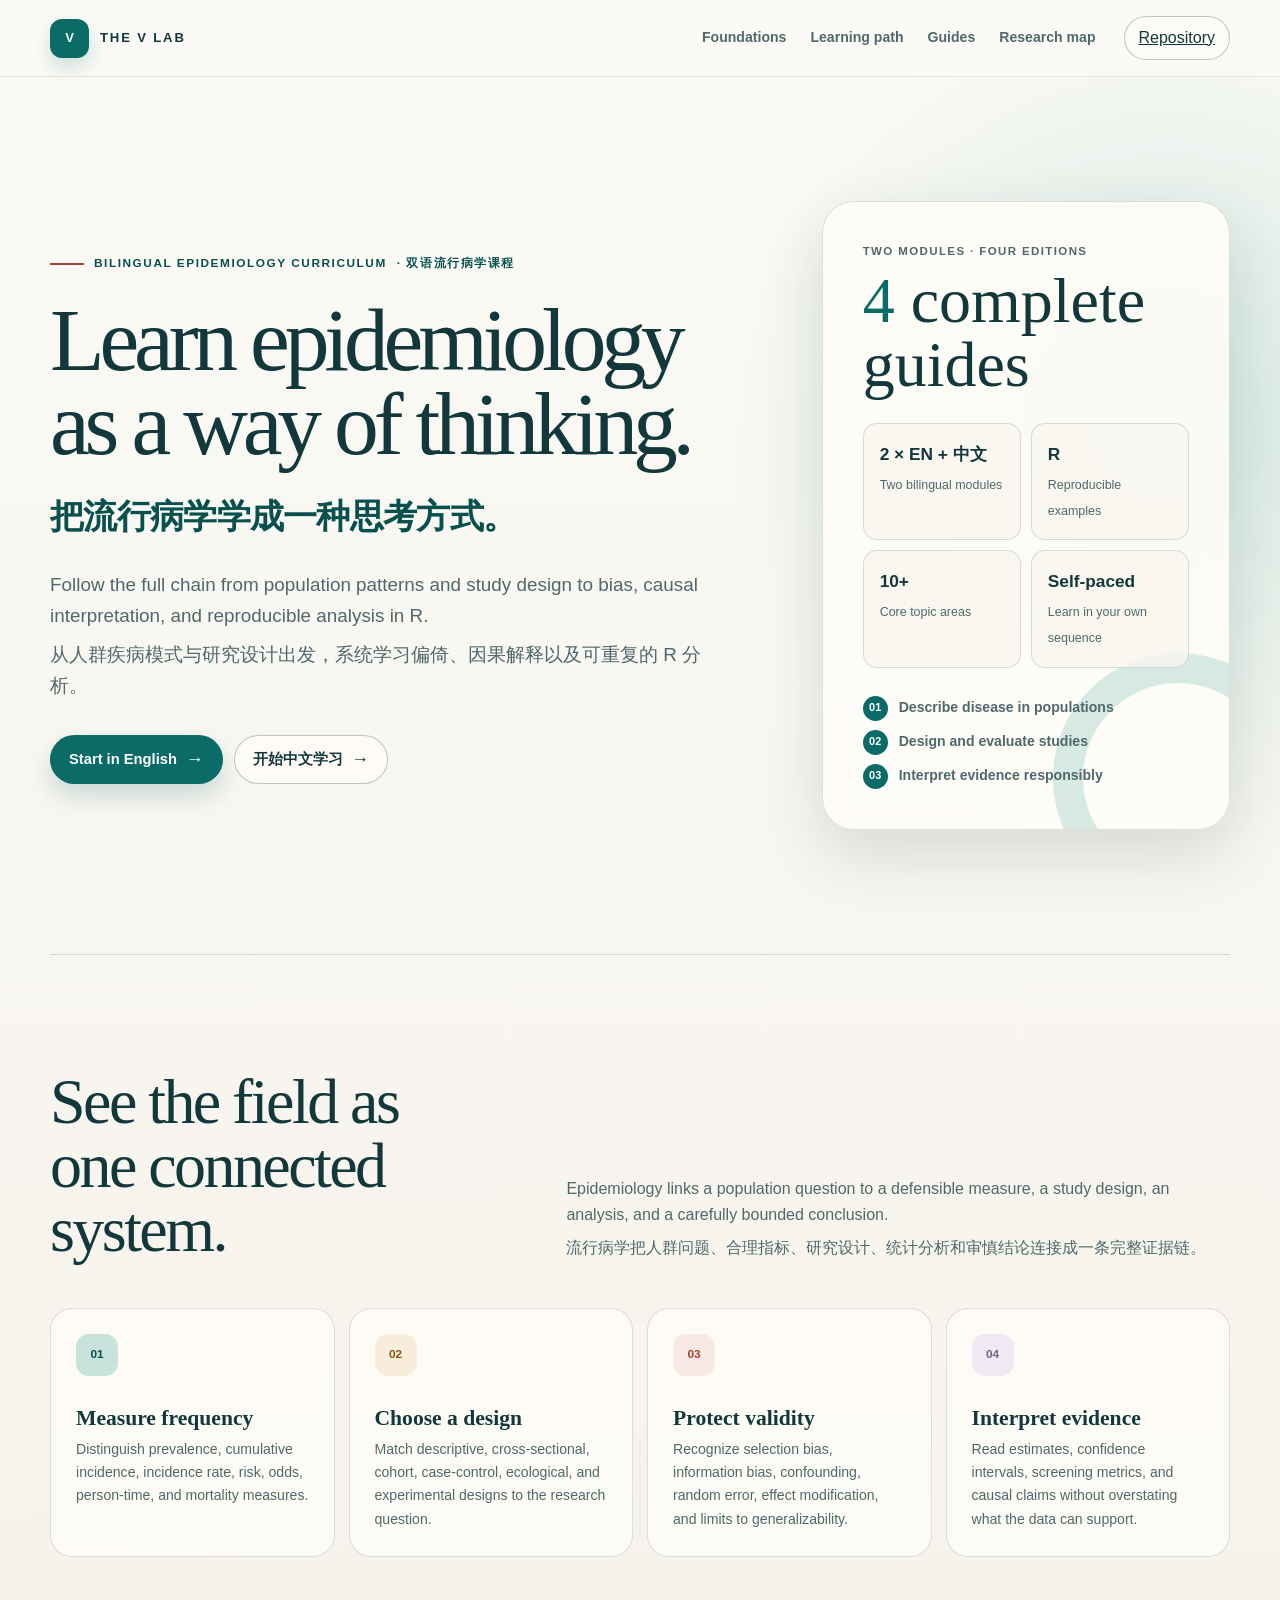
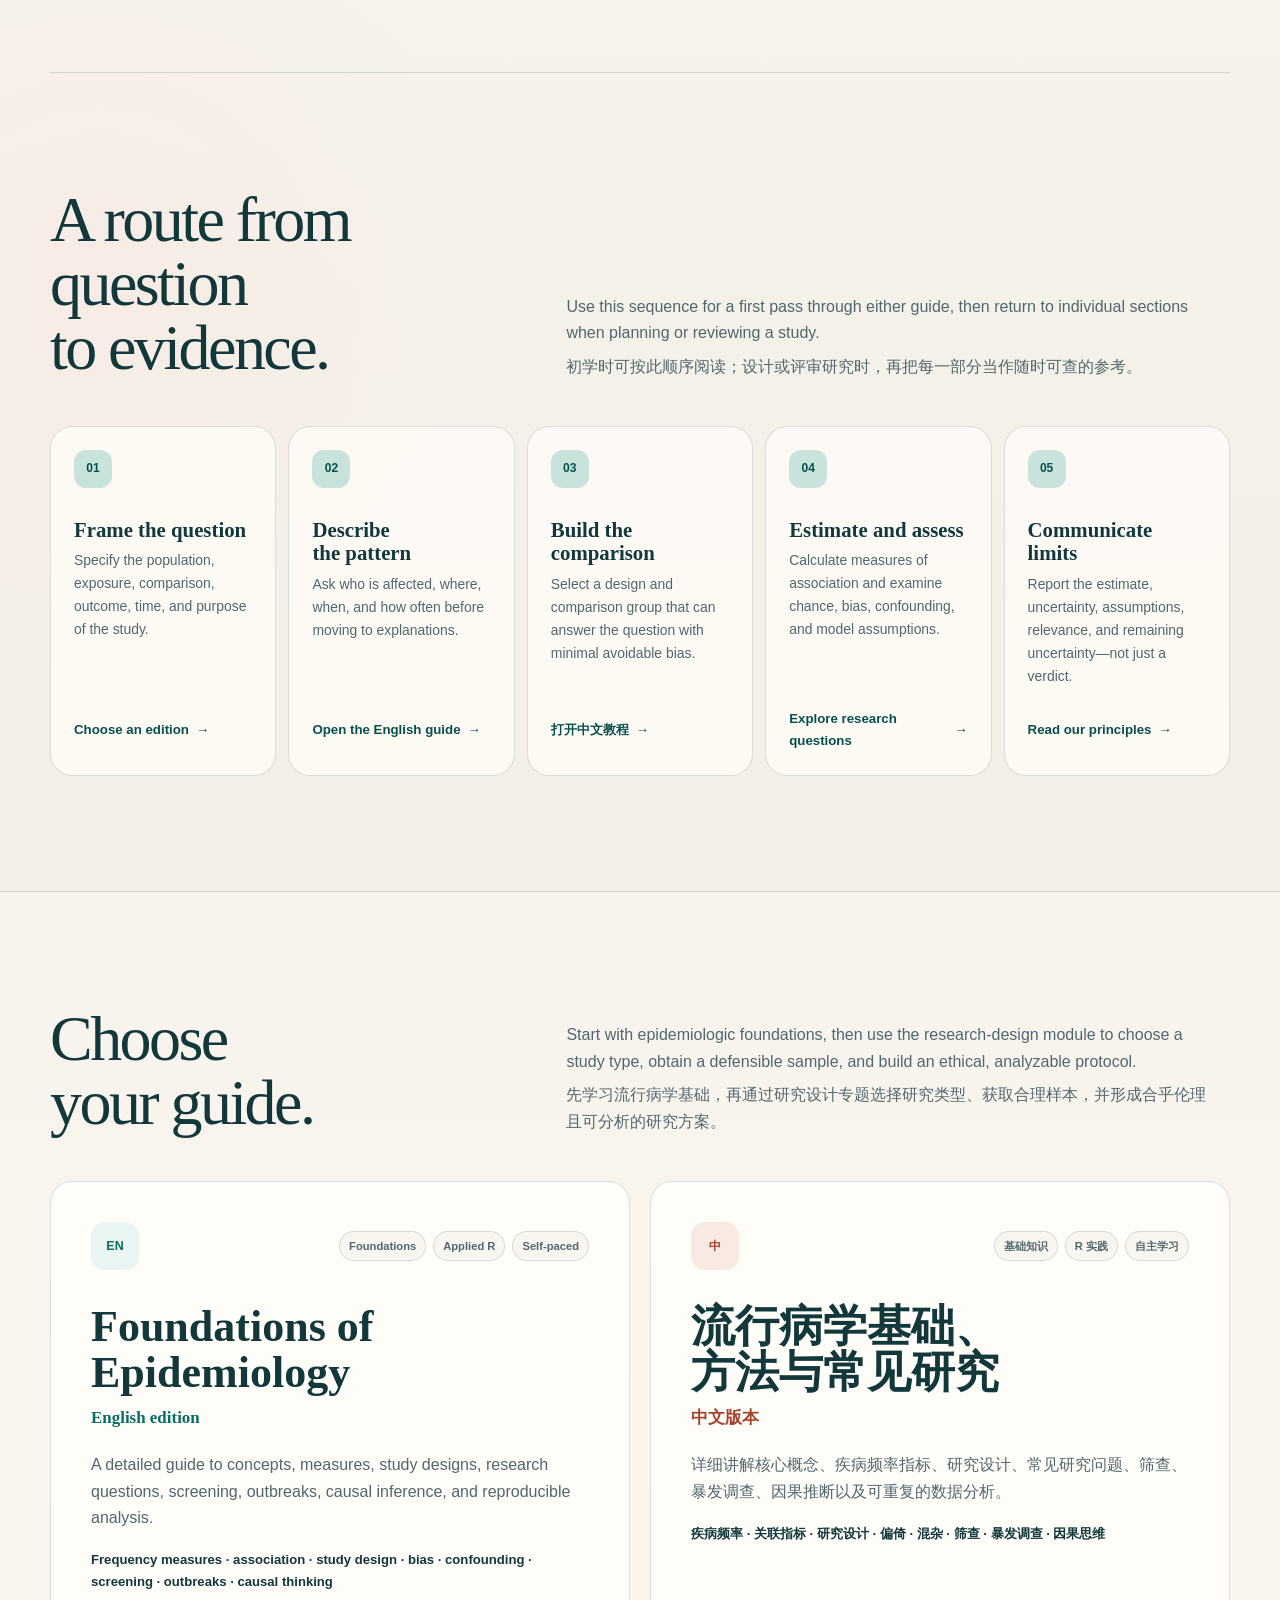
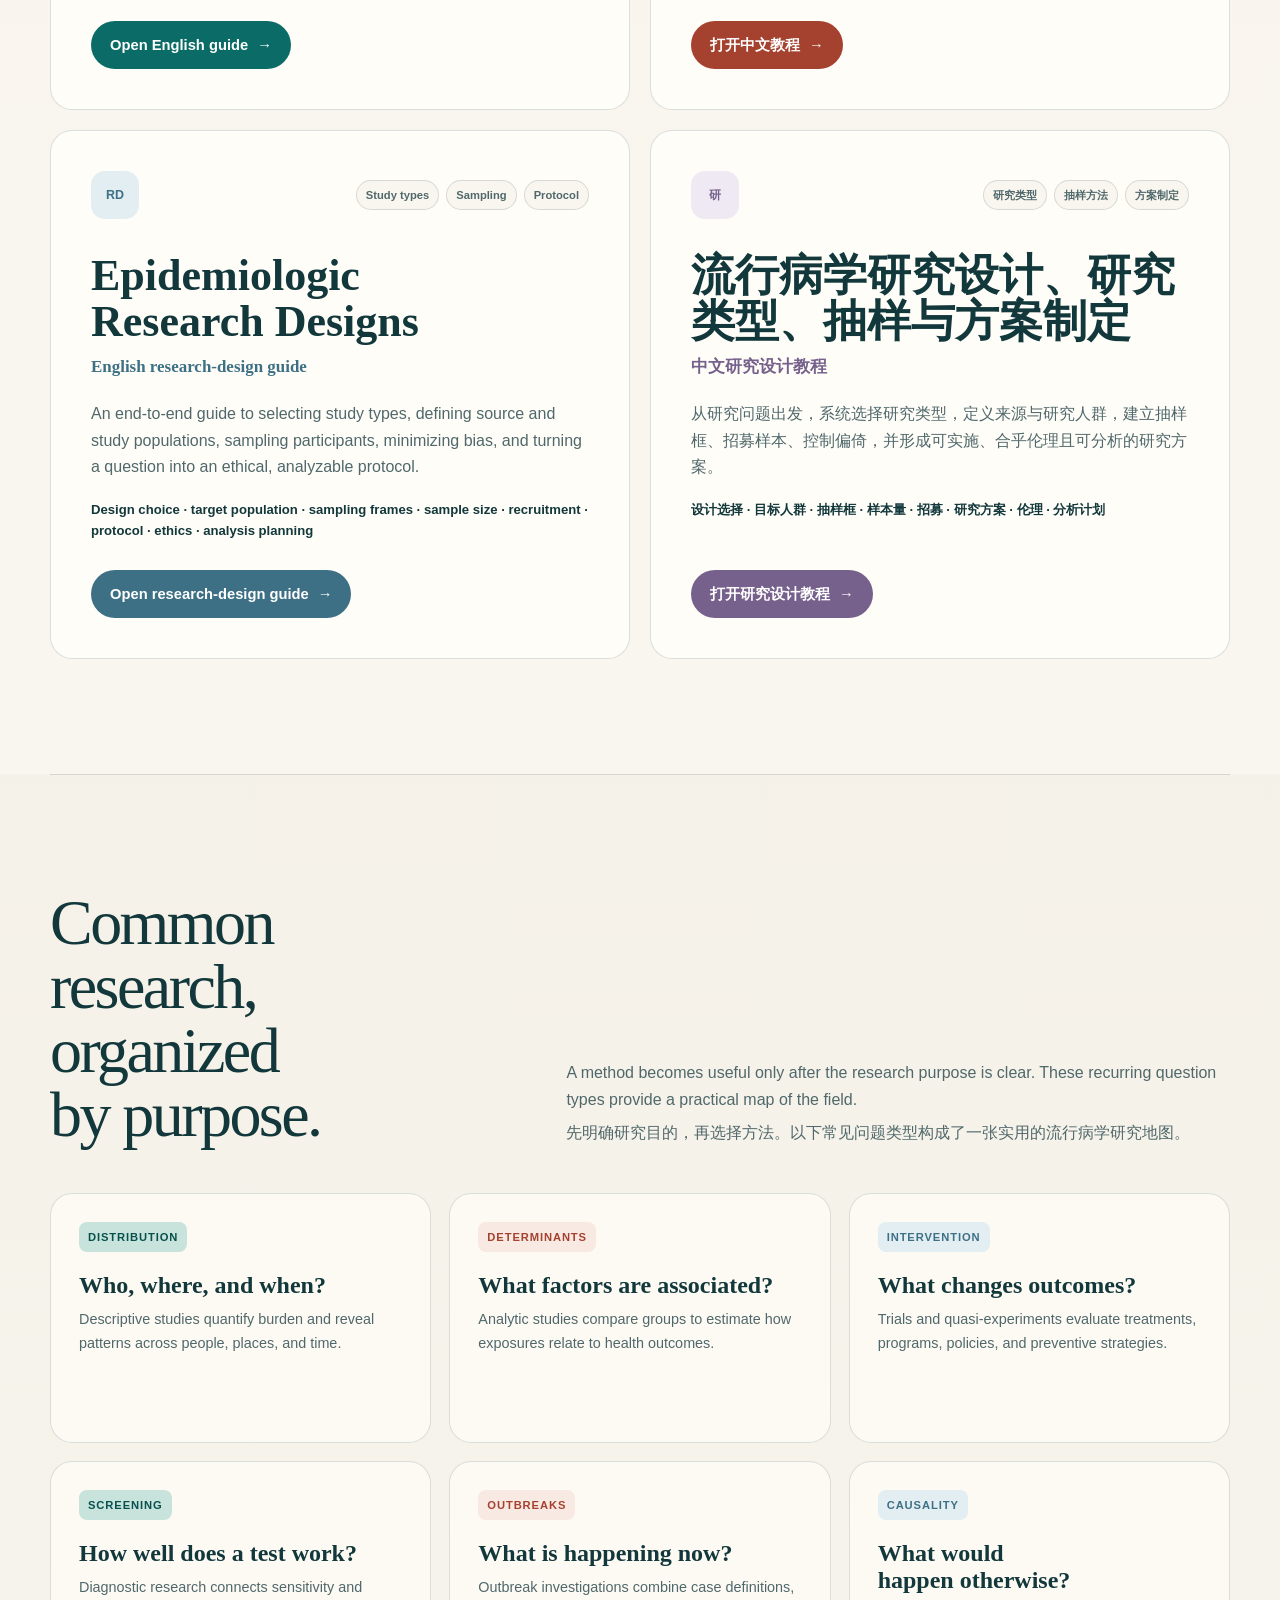
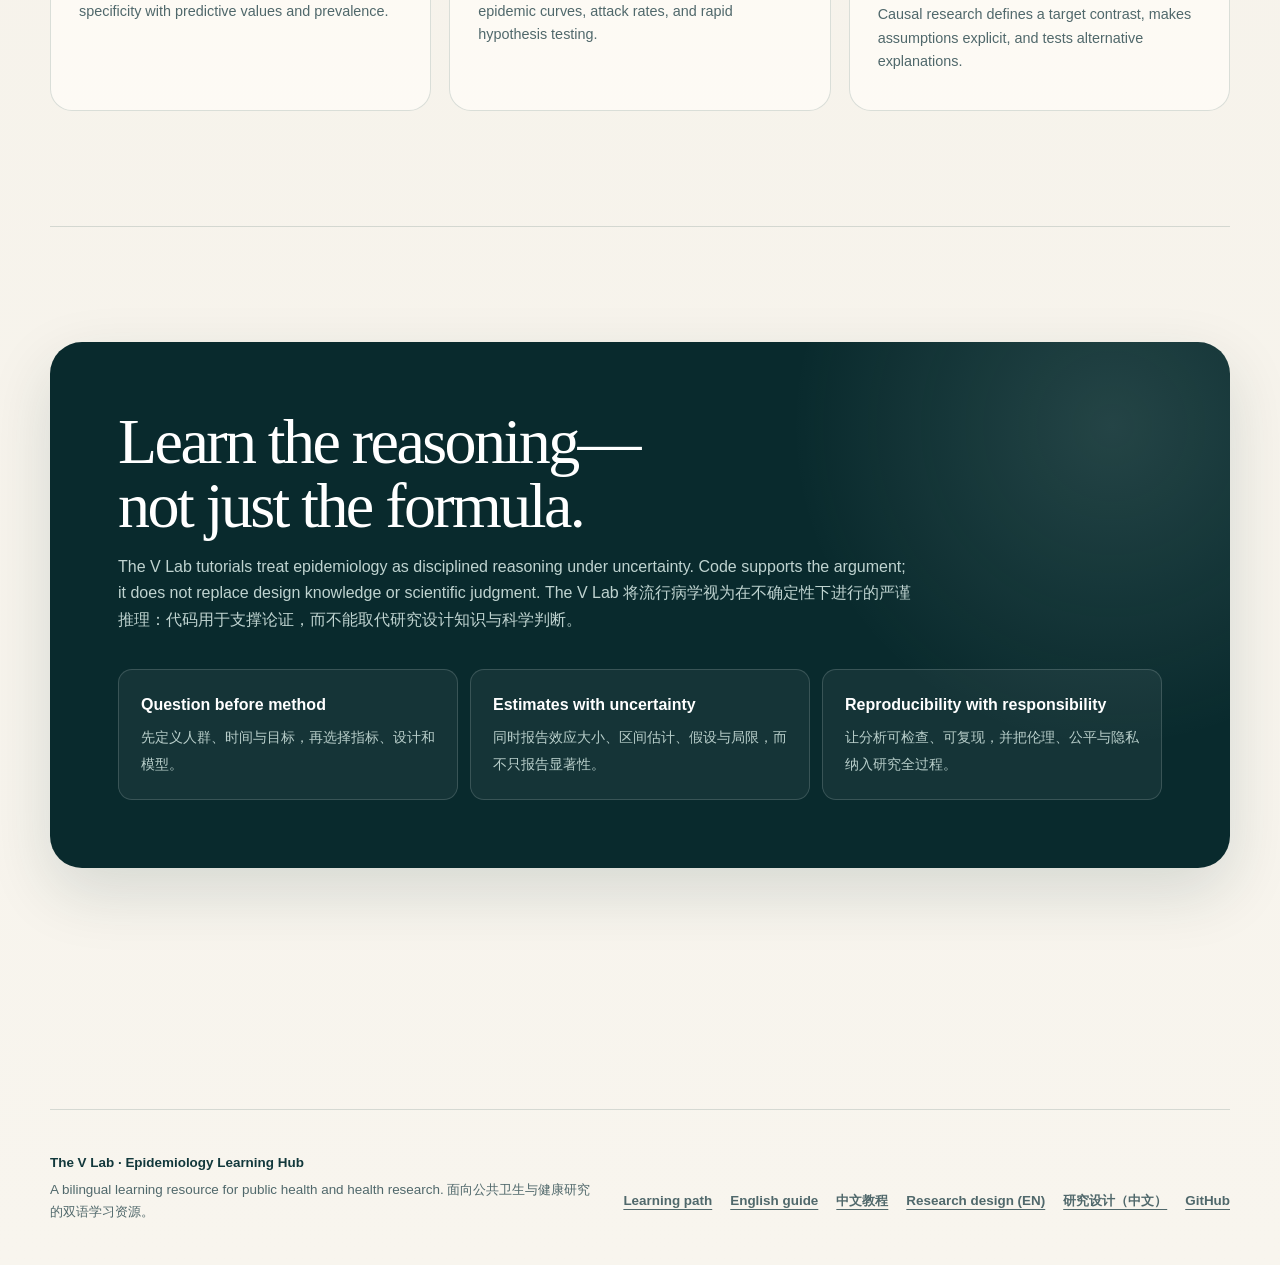
==== commit 11c5e0ea: "Add bilingual research design guides" ====
--- a/index.html
+++ b/index.html
@@ -3,7 +3,7 @@
 <head>
   <meta charset="utf-8">
   <meta name="viewport" content="width=device-width, initial-scale=1">
-  <meta name="description" content="A bilingual, self-paced epidemiology learning hub from The V Lab, covering measures of disease, study designs, bias, causal reasoning, common research questions, and reproducible R examples.">
+  <meta name="description" content="A bilingual, self-paced epidemiology learning hub from The V Lab, covering disease measures, study types, sampling, protocol design, bias, causal reasoning, and reproducible R examples.">
   <meta name="theme-color" content="#12383b">
   <meta name="color-scheme" content="light">
   <link rel="canonical" href="https://laboratoirev.github.io/Epidemiology_Study/">
@@ -14,7 +14,7 @@
   <meta property="og:type" content="website">
   <meta property="og:site_name" content="The V Lab">
   <meta property="og:title" content="Epidemiology Learning Hub | The V Lab">
-  <meta property="og:description" content="Learn how epidemiologists move from population patterns to credible evidence through a bilingual curriculum with reproducible R examples.">
+  <meta property="og:description" content="Learn how epidemiologists move from population patterns to credible evidence through study design, sampling, protocol planning, and reproducible R examples.">
   <meta property="og:url" content="https://laboratoirev.github.io/Epidemiology_Study/">
   <meta property="og:image" content="https://laboratoirev.github.io/Epidemiology_Study/og-learning-hub.png">
   <meta property="og:image:width" content="1200">
@@ -23,7 +23,7 @@
 
   <meta name="twitter:card" content="summary_large_image">
   <meta name="twitter:title" content="Epidemiology Learning Hub | The V Lab">
-  <meta name="twitter:description" content="A bilingual learning path through epidemiologic measures, study designs, bias, causal reasoning, and applied research.">
+  <meta name="twitter:description" content="A bilingual learning path through epidemiologic measures, study types, sampling, protocol design, bias, causal reasoning, and applied research.">
   <meta name="twitter:image" content="https://laboratoirev.github.io/Epidemiology_Study/og-learning-hub.png">
 
   <title>Epidemiology Learning Hub | The V Lab</title>
@@ -604,6 +604,16 @@
       --accent-pale: var(--coral-pale);
     }
 
+    .course-card:nth-child(3) {
+      --accent: var(--blue);
+      --accent-pale: var(--blue-pale);
+    }
+
+    .course-card:nth-child(4) {
+      --accent: var(--violet);
+      --accent-pale: var(--violet-pale);
+    }
+
     .course-card:hover,
     .course-card:focus-within {
       border-color: rgba(11, 107, 102, 0.38);
@@ -614,6 +624,16 @@
     .course-card:nth-child(2):hover,
     .course-card:nth-child(2):focus-within {
       border-color: rgba(164, 66, 47, 0.38);
+    }
+
+    .course-card:nth-child(3):hover,
+    .course-card:nth-child(3):focus-within {
+      border-color: rgba(61, 112, 133, 0.38);
+    }
+
+    .course-card:nth-child(4):hover,
+    .course-card:nth-child(4):focus-within {
+      border-color: rgba(118, 97, 140, 0.38);
     }
 
     .course-topline {
@@ -1015,7 +1035,7 @@
       <nav class="main-nav" aria-label="Main navigation">
         <a href="#foundations">Foundations</a>
         <a href="#learning-path">Learning path</a>
-        <a href="#tutorials">Tutorials</a>
+        <a href="#tutorials">Guides</a>
         <a href="#research-map">Research map</a>
       </nav>
 
@@ -1040,10 +1060,10 @@
       </div>
 
       <aside class="hero-panel" aria-label="Curriculum at a glance">
-        <p class="panel-kicker">One curriculum · two editions</p>
-        <p class="course-count"><strong>2</strong> complete guides</p>
+        <p class="panel-kicker">Two modules · four editions</p>
+        <p class="course-count"><strong>4</strong> complete guides</p>
         <div class="stat-grid">
-          <div class="stat"><strong>EN + 中文</strong><span>Complete language guides</span></div>
+          <div class="stat"><strong>2 × EN + 中文</strong><span>Two bilingual modules</span></div>
           <div class="stat"><strong>R</strong><span>Reproducible examples</span></div>
           <div class="stat"><strong>10+</strong><span>Core topic areas</span></div>
           <div class="stat"><strong>Self-paced</strong><span>Learn in your own sequence</span></div>
@@ -1142,10 +1162,10 @@
     <section class="section library-section" id="tutorials" aria-labelledby="tutorials-title">
       <div class="shell">
         <div class="section-intro">
-          <h2 id="tutorials-title">Choose your edition.</h2>
+          <h2 id="tutorials-title">Choose your guide.</h2>
           <p>
-            Both tutorials cover epidemiologic foundations, practical use, common research designs, causal reasoning, and executable R examples.
-            <span lang="zh-CN">两份教程均涵盖流行病学基础、实际用法、常见研究设计、因果推断及可运行的 R 示例。</span>
+            Start with epidemiologic foundations, then use the research-design module to choose a study type, obtain a defensible sample, and build an ethical, analyzable protocol.
+            <span lang="zh-CN">先学习流行病学基础，再通过研究设计专题选择研究类型、获取合理样本，并形成合乎伦理且可分析的研究方案。</span>
           </p>
         </div>
 
@@ -1183,6 +1203,42 @@
             <p class="topic-line">疾病频率 · 关联指标 · 研究设计 · 偏倚 · 混杂 · 筛查 · 暴发调查 · 因果思维</p>
             <div class="language-actions">
               <a class="button" href="epidemiology_basics_zh.html" hreflang="zh-CN" aria-label="打开流行病学基础、方法与常见研究中文教程">打开中文教程 <span aria-hidden="true">→</span></a>
+            </div>
+          </article>
+
+          <article class="course-card" lang="en">
+            <div class="course-topline">
+              <span class="course-number" aria-hidden="true">RD</span>
+              <div class="course-meta" aria-label="English research-design guide details">
+                <span class="tag">Study types</span>
+                <span class="tag">Sampling</span>
+                <span class="tag">Protocol</span>
+              </div>
+            </div>
+            <h3>Epidemiologic Research Designs</h3>
+            <p class="course-kicker">English research-design guide</p>
+            <p class="course-description">An end-to-end guide to selecting study types, defining source and study populations, sampling participants, minimizing bias, and turning a question into an ethical, analyzable protocol.</p>
+            <p class="topic-line">Design choice · target population · sampling frames · sample size · recruitment · protocol · ethics · analysis planning</p>
+            <div class="language-actions">
+              <a class="button" href="epidemiology_research_designs_en.html" hreflang="en" aria-label="Open Epidemiologic Research Designs in English">Open research-design guide <span aria-hidden="true">→</span></a>
+            </div>
+          </article>
+
+          <article class="course-card" lang="zh-CN">
+            <div class="course-topline">
+              <span class="course-number" aria-hidden="true">研</span>
+              <div class="course-meta" aria-label="中文研究设计教程信息">
+                <span class="tag">研究类型</span>
+                <span class="tag">抽样方法</span>
+                <span class="tag">方案制定</span>
+              </div>
+            </div>
+            <h3>流行病学研究设计、研究类型、抽样与方案制定</h3>
+            <p class="course-kicker">中文研究设计教程</p>
+            <p class="course-description">从研究问题出发，系统选择研究类型，定义来源与研究人群，建立抽样框、招募样本、控制偏倚，并形成可实施、合乎伦理且可分析的研究方案。</p>
+            <p class="topic-line">设计选择 · 目标人群 · 抽样框 · 样本量 · 招募 · 研究方案 · 伦理 · 分析计划</p>
+            <div class="language-actions">
+              <a class="button" href="epidemiology_research_designs_zh.html" hreflang="zh-CN" aria-label="打开流行病学研究设计、研究类型、抽样与方案制定中文教程">打开研究设计教程 <span aria-hidden="true">→</span></a>
             </div>
           </article>
         </div>
@@ -1273,6 +1329,8 @@
       <a href="#learning-path">Learning path</a>
       <a href="epidemiology_basics_en.html" hreflang="en">English guide</a>
       <a href="epidemiology_basics_zh.html" lang="zh-CN" hreflang="zh-CN">中文教程</a>
+      <a href="epidemiology_research_designs_en.html" hreflang="en">Research design (EN)</a>
+      <a href="epidemiology_research_designs_zh.html" lang="zh-CN" hreflang="zh-CN">研究设计（中文）</a>
       <a href="https://github.com/LaboratoireV/Epidemiology_Study">GitHub</a>
     </nav>
   </footer>
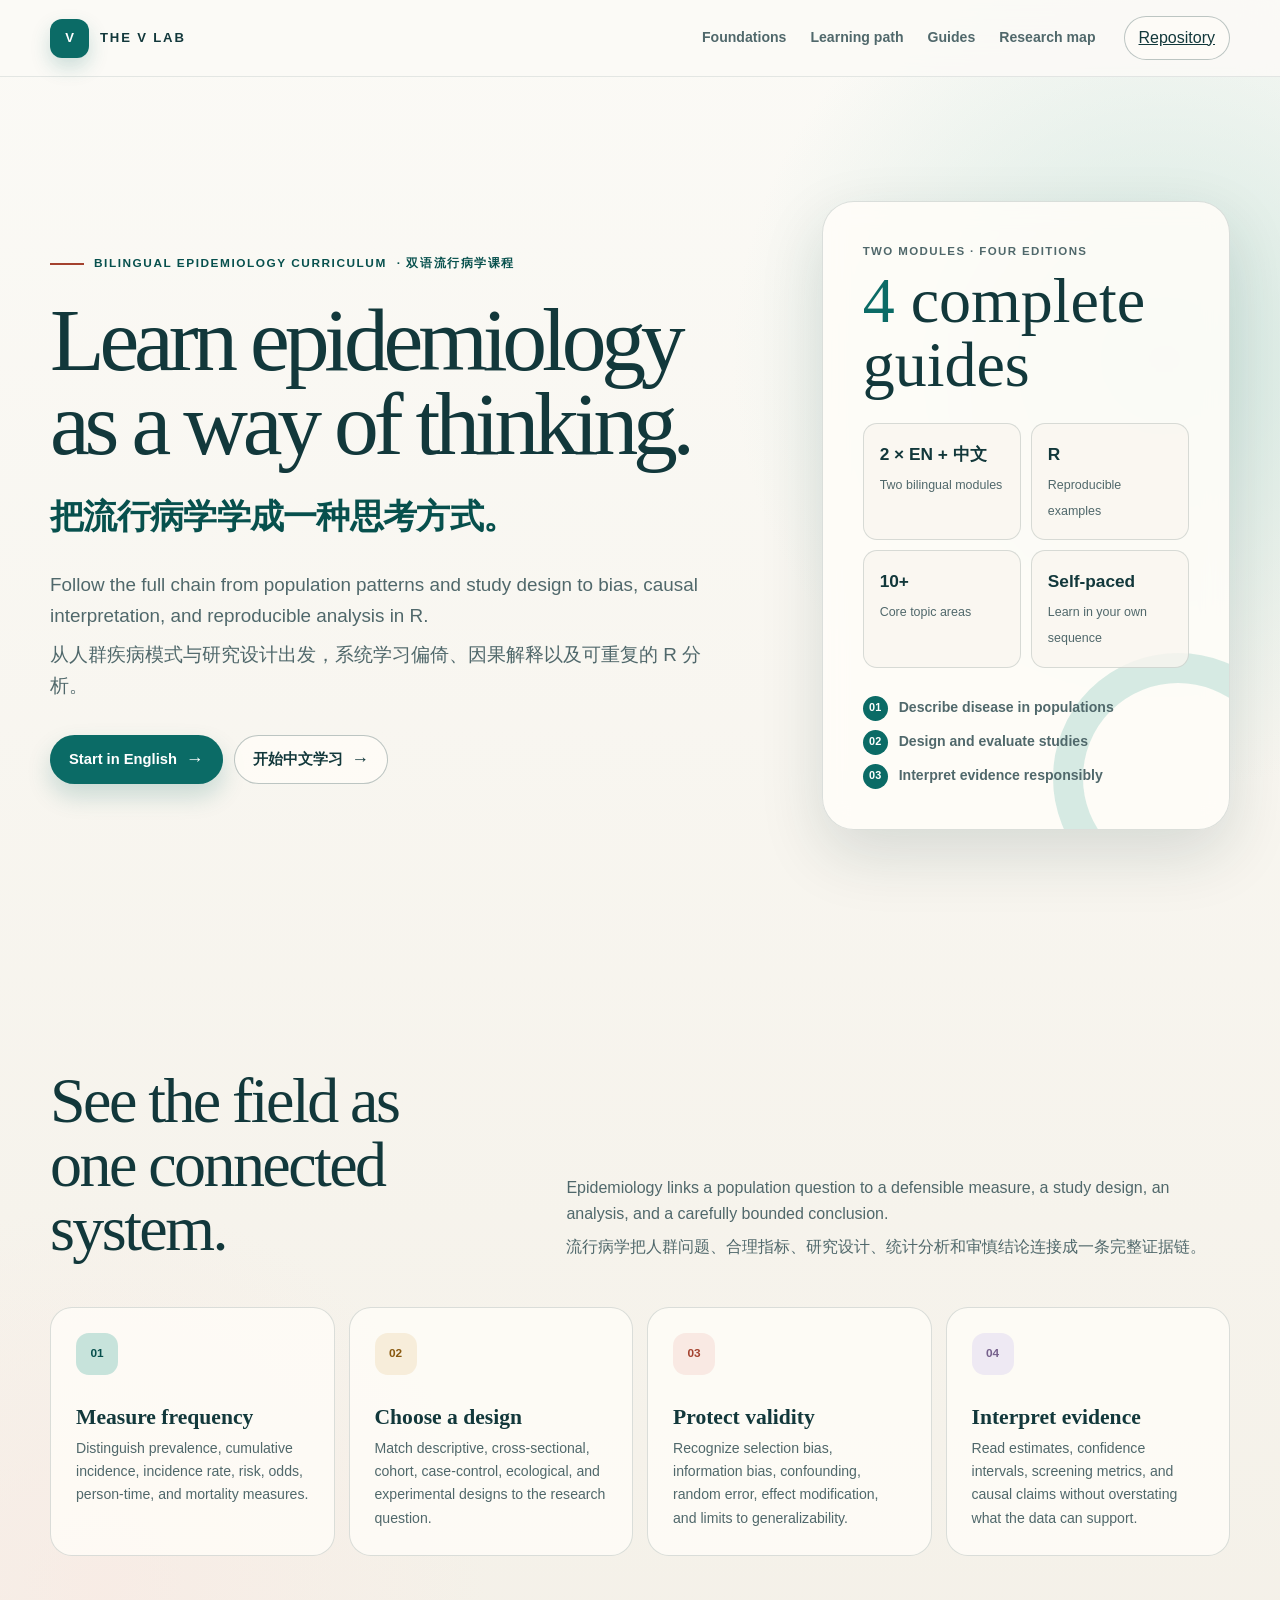
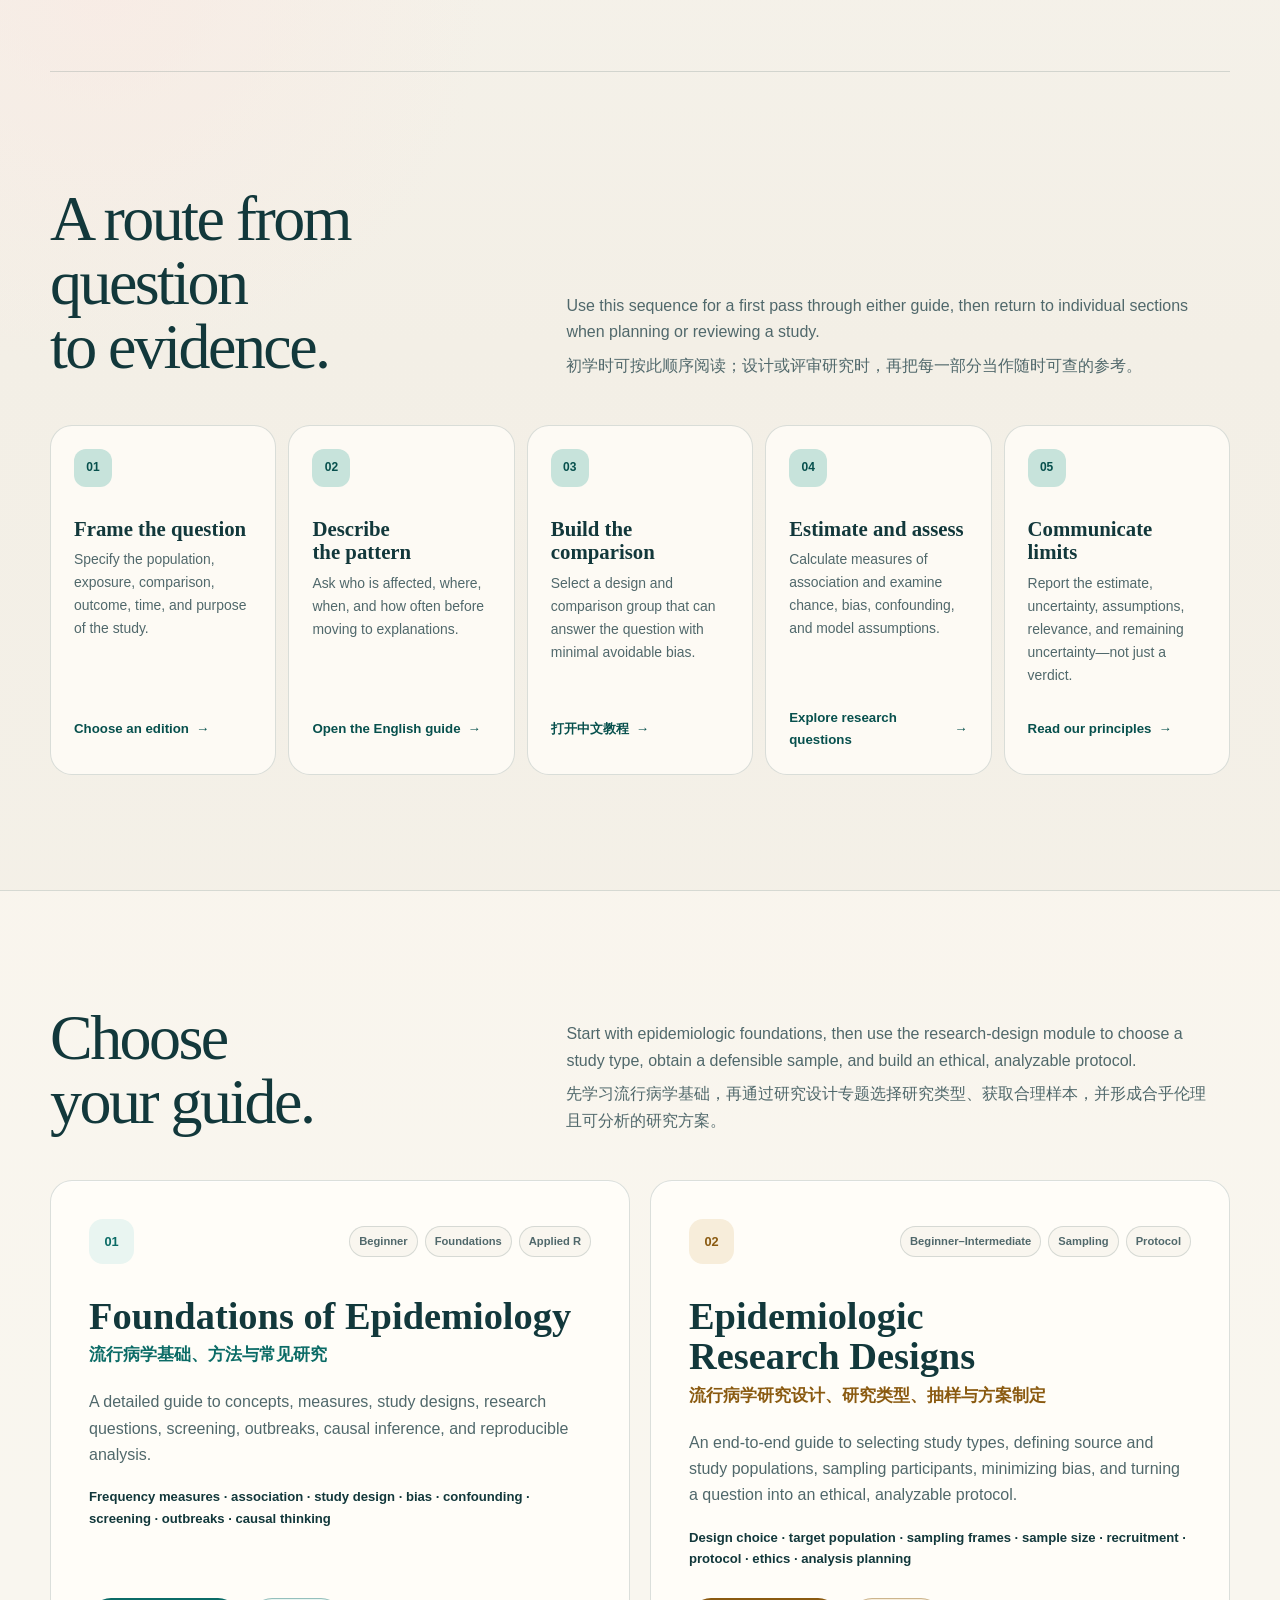
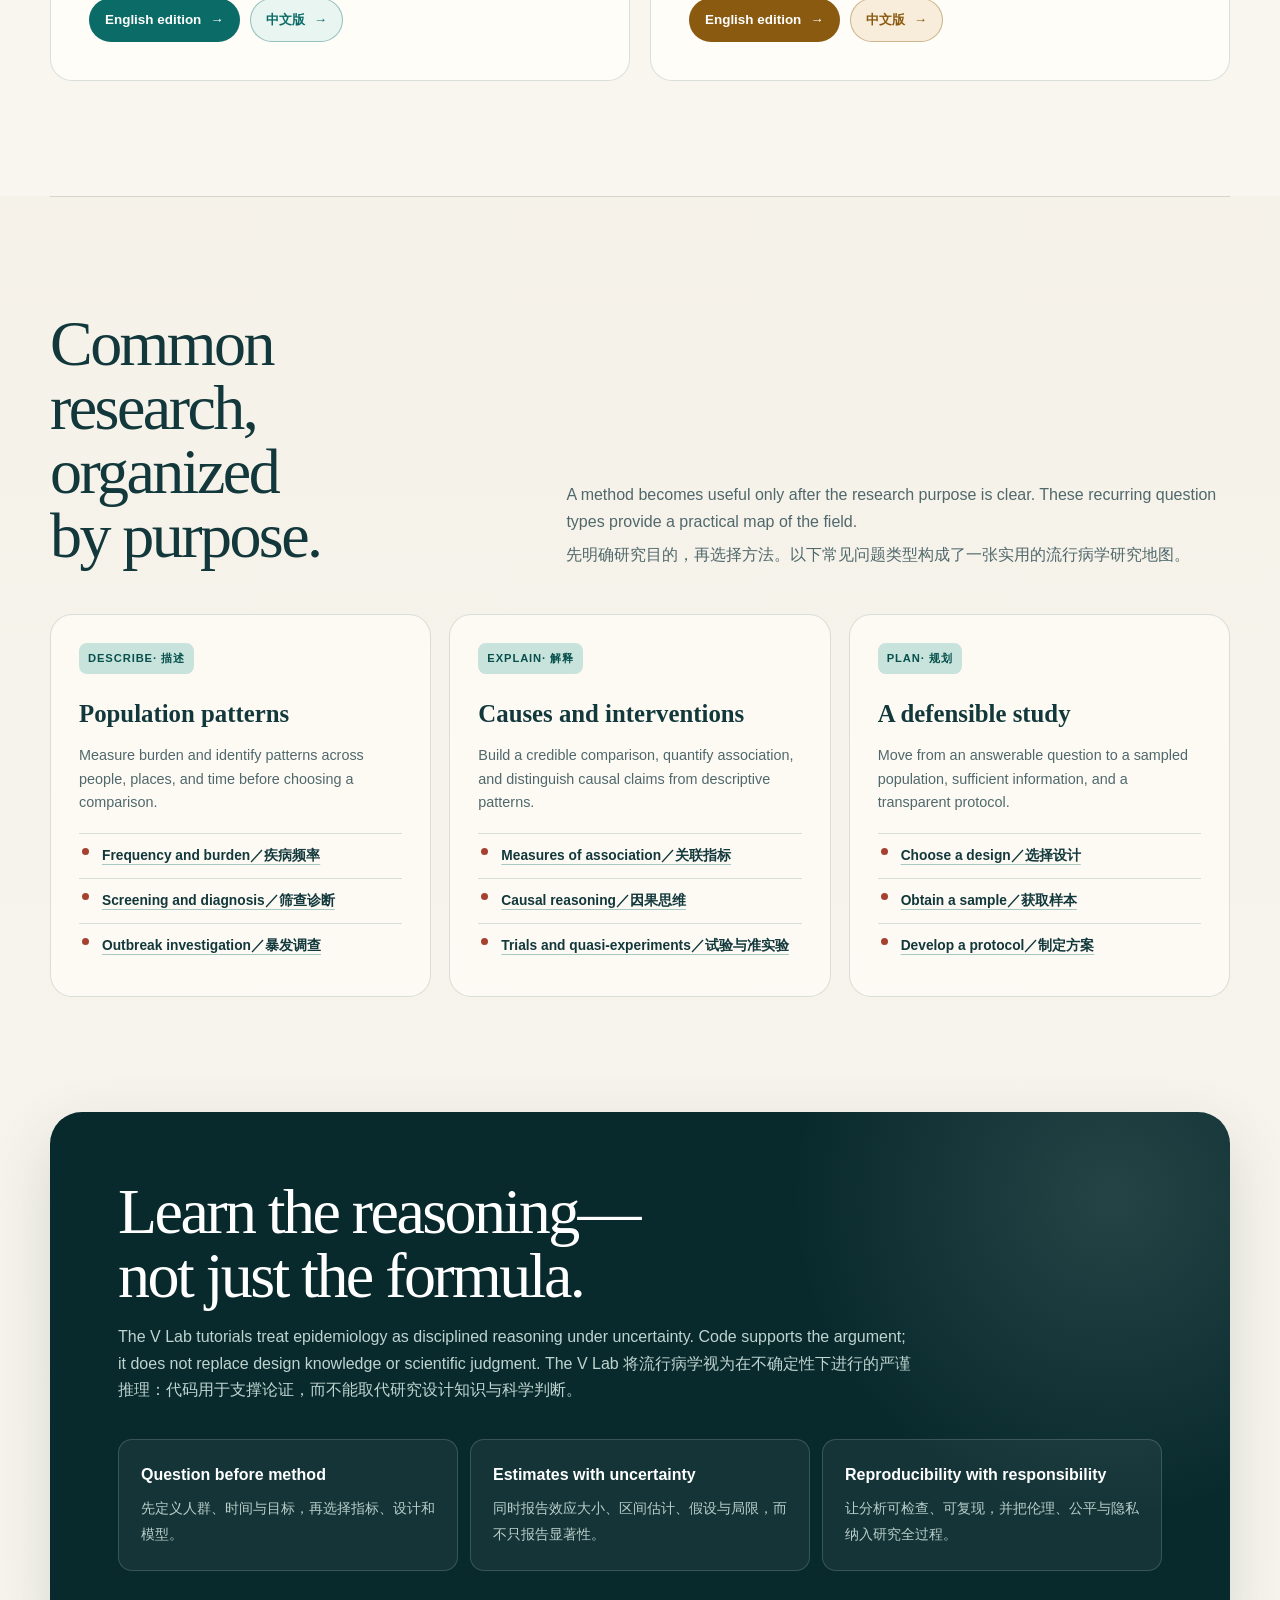
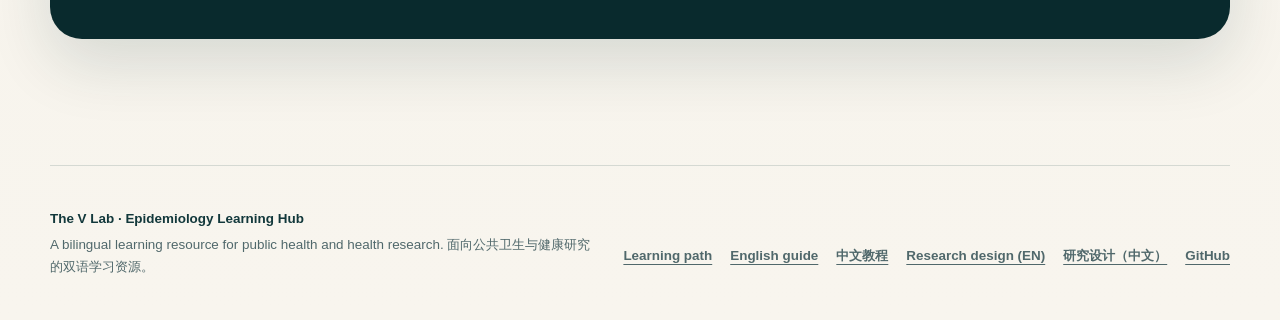
==== commit 8319ba54: "Align site with Statistics Study design" ====
--- a/index.html
+++ b/index.html
@@ -73,7 +73,7 @@
       background:
         radial-gradient(circle at 91% 7%, rgba(199, 227, 219, 0.72), transparent 27rem),
         radial-gradient(circle at 8% 31%, rgba(249, 233, 227, 0.64), transparent 24rem),
-        linear-gradient(180deg, #fbfaf6 0%, var(--paper) 40%, #f8f5ee 100%);
+        linear-gradient(180deg, #fbfaf6 0%, var(--paper) 38%, #f8f5ee 100%);
       font-family: Inter, ui-sans-serif, -apple-system, BlinkMacSystemFont,
                    "Segoe UI", "PingFang SC", "Hiragino Sans GB",
                    "Microsoft YaHei", sans-serif;
@@ -420,8 +420,7 @@
       padding-block: clamp(78px, 9vw, 118px);
     }
 
-    .section + .section,
-    .section-border {
+    .section + .section {
       border-top: 1px solid var(--line);
     }
 
@@ -589,9 +588,9 @@
       --accent: var(--teal);
       --accent-pale: var(--mint-pale);
       display: flex;
-      min-height: 455px;
+      min-height: 430px;
       flex-direction: column;
-      padding: clamp(28px, 4vw, 40px);
+      padding: clamp(26px, 4vw, 38px);
       border: 1px solid var(--line);
       border-radius: var(--radius-md);
       background: var(--surface);
@@ -599,41 +598,31 @@
       transition: transform 180ms ease, box-shadow 180ms ease, border-color 180ms ease;
     }
 
-    .course-card:nth-child(2) {
+    .accent-gold {
+      --accent: var(--gold);
+      --accent-pale: var(--gold-pale);
+    }
+
+    .accent-blue {
+      --accent: var(--blue);
+      --accent-pale: var(--blue-pale);
+    }
+
+    .accent-coral {
       --accent: var(--coral);
       --accent-pale: var(--coral-pale);
     }
 
-    .course-card:nth-child(3) {
-      --accent: var(--blue);
-      --accent-pale: var(--blue-pale);
-    }
-
-    .course-card:nth-child(4) {
+    .accent-violet {
       --accent: var(--violet);
       --accent-pale: var(--violet-pale);
     }
 
     .course-card:hover,
     .course-card:focus-within {
-      border-color: rgba(11, 107, 102, 0.38);
+      border-color: color-mix(in srgb, var(--accent) 44%, transparent);
       box-shadow: var(--shadow-lg);
       transform: translateY(-4px);
-    }
-
-    .course-card:nth-child(2):hover,
-    .course-card:nth-child(2):focus-within {
-      border-color: rgba(164, 66, 47, 0.38);
-    }
-
-    .course-card:nth-child(3):hover,
-    .course-card:nth-child(3):focus-within {
-      border-color: rgba(61, 112, 133, 0.38);
-    }
-
-    .course-card:nth-child(4):hover,
-    .course-card:nth-child(4):focus-within {
-      border-color: rgba(118, 97, 140, 0.38);
     }
 
     .course-topline {
@@ -641,18 +630,18 @@
       align-items: center;
       justify-content: space-between;
       gap: 16px;
-      margin-bottom: 34px;
+      margin-bottom: 32px;
     }
 
     .course-number {
       display: grid;
-      width: 48px;
-      height: 48px;
+      width: 45px;
+      height: 45px;
       place-items: center;
       border-radius: 14px;
       color: var(--accent);
       background: var(--accent-pale);
-      font-size: 0.78rem;
+      font-size: 0.8rem;
       font-weight: 900;
     }
 
@@ -675,13 +664,14 @@
     }
 
     .course-card h3 {
-      margin-bottom: 8px;
+      margin-bottom: 5px;
       font-family: Georgia, "Times New Roman", "Songti SC", serif;
-      font-size: clamp(1.9rem, 3.5vw, 2.75rem);
+      font-size: clamp(1.75rem, 3vw, 2.45rem);
       font-weight: 600;
       line-height: 1.05;
     }
 
+    .course-title-zh,
     .course-kicker {
       margin-bottom: 20px;
       color: var(--accent);
@@ -703,29 +693,43 @@
     }
 
     .language-actions {
+      display: flex;
+      flex-wrap: wrap;
+      gap: 10px;
       margin-top: auto;
     }
 
-    .course-card .button {
+    .language-actions .button {
+      min-height: 44px;
+      padding: 9px 15px;
+      font-size: 0.84rem;
+    }
+
+    .language-actions .button:first-child {
       color: #fff;
       background: var(--accent);
     }
 
-    .research-grid {
+    .language-actions .button:last-child {
+      border-color: color-mix(in srgb, var(--accent) 38%, transparent);
+      color: var(--accent);
+      background: var(--accent-pale);
+    }
+
+    .track-grid {
       display: grid;
       grid-template-columns: repeat(3, minmax(0, 1fr));
       gap: 18px;
     }
 
-    .research-card {
-      min-height: 250px;
+    .track-card {
       padding: 28px;
       border: 1px solid var(--line);
       border-radius: var(--radius-md);
       background: rgba(255, 253, 248, 0.76);
     }
 
-    .research-label {
+    .track-label {
       display: inline-flex;
       margin-bottom: 20px;
       padding: 6px 9px;
@@ -738,30 +742,49 @@
       text-transform: uppercase;
     }
 
-    .research-card:nth-child(2) .research-label,
-    .research-card:nth-child(5) .research-label {
-      color: var(--coral);
-      background: var(--coral-pale);
-    }
-
-    .research-card:nth-child(3) .research-label,
-    .research-card:nth-child(6) .research-label {
-      color: var(--blue);
-      background: var(--blue-pale);
-    }
-
-    .research-card h3 {
+    .track-card h3 {
       margin-bottom: 9px;
       font-family: Georgia, "Times New Roman", "Songti SC", serif;
-      font-size: 1.5rem;
+      font-size: 1.55rem;
       font-weight: 600;
-      line-height: 1.12;
-    }
-
-    .research-card p {
-      margin: 0;
+    }
+
+    .track-card p {
       color: var(--ink-soft);
       font-size: 0.9rem;
+    }
+
+    .track-route {
+      margin: 18px 0 0;
+      padding: 0;
+      list-style: none;
+    }
+
+    .track-route li {
+      position: relative;
+      padding-left: 23px;
+      border-top: 1px solid var(--line);
+      font-size: 0.86rem;
+      font-weight: 760;
+    }
+
+    .track-route li::before {
+      position: absolute;
+      top: 14px;
+      left: 3px;
+      width: 7px;
+      height: 7px;
+      border-radius: 50%;
+      content: "";
+      background: var(--coral);
+    }
+
+    .track-route a {
+      display: inline-flex;
+      min-height: 44px;
+      align-items: center;
+      text-decoration-color: rgba(11, 107, 102, 0.35);
+      text-underline-offset: 4px;
     }
 
     .principles-wrap {
@@ -909,13 +932,13 @@
       }
 
       .course-grid,
-      .research-grid,
+      .track-grid,
       .principle-grid {
         grid-template-columns: 1fr;
       }
 
       .course-card,
-      .research-card {
+      .track-card {
         min-height: auto;
       }
     }
@@ -967,7 +990,8 @@
         justify-content: flex-start;
       }
 
-      .course-card .button {
+      .language-actions,
+      .language-actions .button {
         width: 100%;
       }
 
@@ -1170,75 +1194,41 @@
         </div>
 
         <div class="course-grid">
-          <article class="course-card" lang="en">
+          <article class="course-card" id="course-foundations">
             <div class="course-topline">
-              <span class="course-number" aria-hidden="true">EN</span>
-              <div class="course-meta" aria-label="English guide details">
+              <span class="course-number">01</span>
+              <div class="course-meta" aria-label="Foundations module details">
+                <span class="tag">Beginner</span>
                 <span class="tag">Foundations</span>
                 <span class="tag">Applied R</span>
-                <span class="tag">Self-paced</span>
               </div>
             </div>
             <h3>Foundations of Epidemiology</h3>
-            <p class="course-kicker">English edition</p>
+            <p class="course-title-zh" lang="zh-CN">流行病学基础、方法与常见研究</p>
             <p class="course-description">A detailed guide to concepts, measures, study designs, research questions, screening, outbreaks, causal inference, and reproducible analysis.</p>
             <p class="topic-line">Frequency measures · association · study design · bias · confounding · screening · outbreaks · causal thinking</p>
             <div class="language-actions">
-              <a class="button" href="epidemiology_basics_en.html" hreflang="en" aria-label="Open Foundations of Epidemiology in English">Open English guide <span aria-hidden="true">→</span></a>
+              <a class="button" href="epidemiology_basics_en.html" hreflang="en" aria-label="Open Foundations of Epidemiology in English">English edition <span aria-hidden="true">→</span></a>
+              <a class="button" href="epidemiology_basics_zh.html" lang="zh-CN" hreflang="zh-CN" aria-label="打开流行病学基础、方法与常见研究中文版">中文版 <span aria-hidden="true">→</span></a>
             </div>
           </article>
 
-          <article class="course-card" lang="zh-CN">
+          <article class="course-card accent-gold" id="course-research-design">
             <div class="course-topline">
-              <span class="course-number" aria-hidden="true">中</span>
-              <div class="course-meta" aria-label="中文教程信息">
-                <span class="tag">基础知识</span>
-                <span class="tag">R 实践</span>
-                <span class="tag">自主学习</span>
-              </div>
-            </div>
-            <h3>流行病学基础、方法与常见研究</h3>
-            <p class="course-kicker">中文版本</p>
-            <p class="course-description">详细讲解核心概念、疾病频率指标、研究设计、常见研究问题、筛查、暴发调查、因果推断以及可重复的数据分析。</p>
-            <p class="topic-line">疾病频率 · 关联指标 · 研究设计 · 偏倚 · 混杂 · 筛查 · 暴发调查 · 因果思维</p>
-            <div class="language-actions">
-              <a class="button" href="epidemiology_basics_zh.html" hreflang="zh-CN" aria-label="打开流行病学基础、方法与常见研究中文教程">打开中文教程 <span aria-hidden="true">→</span></a>
-            </div>
-          </article>
-
-          <article class="course-card" lang="en">
-            <div class="course-topline">
-              <span class="course-number" aria-hidden="true">RD</span>
-              <div class="course-meta" aria-label="English research-design guide details">
-                <span class="tag">Study types</span>
+              <span class="course-number">02</span>
+              <div class="course-meta" aria-label="Research design module details">
+                <span class="tag">Beginner–Intermediate</span>
                 <span class="tag">Sampling</span>
                 <span class="tag">Protocol</span>
               </div>
             </div>
             <h3>Epidemiologic Research Designs</h3>
-            <p class="course-kicker">English research-design guide</p>
+            <p class="course-title-zh" lang="zh-CN">流行病学研究设计、研究类型、抽样与方案制定</p>
             <p class="course-description">An end-to-end guide to selecting study types, defining source and study populations, sampling participants, minimizing bias, and turning a question into an ethical, analyzable protocol.</p>
             <p class="topic-line">Design choice · target population · sampling frames · sample size · recruitment · protocol · ethics · analysis planning</p>
             <div class="language-actions">
-              <a class="button" href="epidemiology_research_designs_en.html" hreflang="en" aria-label="Open Epidemiologic Research Designs in English">Open research-design guide <span aria-hidden="true">→</span></a>
-            </div>
-          </article>
-
-          <article class="course-card" lang="zh-CN">
-            <div class="course-topline">
-              <span class="course-number" aria-hidden="true">研</span>
-              <div class="course-meta" aria-label="中文研究设计教程信息">
-                <span class="tag">研究类型</span>
-                <span class="tag">抽样方法</span>
-                <span class="tag">方案制定</span>
-              </div>
-            </div>
-            <h3>流行病学研究设计、研究类型、抽样与方案制定</h3>
-            <p class="course-kicker">中文研究设计教程</p>
-            <p class="course-description">从研究问题出发，系统选择研究类型，定义来源与研究人群，建立抽样框、招募样本、控制偏倚，并形成可实施、合乎伦理且可分析的研究方案。</p>
-            <p class="topic-line">设计选择 · 目标人群 · 抽样框 · 样本量 · 招募 · 研究方案 · 伦理 · 分析计划</p>
-            <div class="language-actions">
-              <a class="button" href="epidemiology_research_designs_zh.html" hreflang="zh-CN" aria-label="打开流行病学研究设计、研究类型、抽样与方案制定中文教程">打开研究设计教程 <span aria-hidden="true">→</span></a>
+              <a class="button" href="epidemiology_research_designs_en.html" hreflang="en" aria-label="Open Epidemiologic Research Designs in English">English edition <span aria-hidden="true">→</span></a>
+              <a class="button" href="epidemiology_research_designs_zh.html" lang="zh-CN" hreflang="zh-CN" aria-label="打开流行病学研究设计、研究类型、抽样与方案制定中文版">中文版 <span aria-hidden="true">→</span></a>
             </div>
           </article>
         </div>
@@ -1254,48 +1244,44 @@
         </p>
       </div>
 
-      <div class="research-grid">
-        <article class="research-card">
-          <span class="research-label">Distribution</span>
-          <h3>Who, where, and when?</h3>
-          <p>Descriptive studies quantify burden and reveal patterns across people, places, and time.</p>
+      <div class="track-grid">
+        <article class="track-card">
+          <span class="track-label">Describe <span lang="zh-CN">· 描述</span></span>
+          <h3>Population patterns</h3>
+          <p>Measure burden and identify patterns across people, places, and time before choosing a comparison.</p>
+          <ul class="track-route">
+            <li><a href="epidemiology_basics_en.html#measuring-disease-and-health-events">Frequency and burden <span lang="zh-CN">／疾病频率</span></a></li>
+            <li><a href="epidemiology_basics_en.html#screening-and-diagnostic-accuracy">Screening and diagnosis <span lang="zh-CN">／筛查诊断</span></a></li>
+            <li><a href="epidemiology_basics_en.html#outbreak-investigation">Outbreak investigation <span lang="zh-CN">／暴发调查</span></a></li>
+          </ul>
         </article>
 
-        <article class="research-card">
-          <span class="research-label">Determinants</span>
-          <h3>What factors are associated?</h3>
-          <p>Analytic studies compare groups to estimate how exposures relate to health outcomes.</p>
+        <article class="track-card">
+          <span class="track-label">Explain <span lang="zh-CN">· 解释</span></span>
+          <h3>Causes and interventions</h3>
+          <p>Build a credible comparison, quantify association, and distinguish causal claims from descriptive patterns.</p>
+          <ul class="track-route">
+            <li><a href="epidemiology_basics_en.html#measures-of-association-and-impact">Measures of association <span lang="zh-CN">／关联指标</span></a></li>
+            <li><a href="epidemiology_basics_en.html#causal-thinking">Causal reasoning <span lang="zh-CN">／因果思维</span></a></li>
+            <li><a href="epidemiology_research_designs_en.html#experimental-designs">Trials and quasi-experiments <span lang="zh-CN">／试验与准实验</span></a></li>
+          </ul>
         </article>
 
-        <article class="research-card">
-          <span class="research-label">Intervention</span>
-          <h3>What changes outcomes?</h3>
-          <p>Trials and quasi-experiments evaluate treatments, programs, policies, and preventive strategies.</p>
-        </article>
-
-        <article class="research-card">
-          <span class="research-label">Screening</span>
-          <h3>How well does a test work?</h3>
-          <p>Diagnostic research connects sensitivity and specificity with predictive values and prevalence.</p>
-        </article>
-
-        <article class="research-card">
-          <span class="research-label">Outbreaks</span>
-          <h3>What is happening now?</h3>
-          <p>Outbreak investigations combine case definitions, epidemic curves, attack rates, and rapid hypothesis testing.</p>
-        </article>
-
-        <article class="research-card">
-          <span class="research-label">Causality</span>
-          <h3>What would happen otherwise?</h3>
-          <p>Causal research defines a target contrast, makes assumptions explicit, and tests alternative explanations.</p>
+        <article class="track-card">
+          <span class="track-label">Plan <span lang="zh-CN">· 规划</span></span>
+          <h3>A defensible study</h3>
+          <p>Move from an answerable question to a sampled population, sufficient information, and a transparent protocol.</p>
+          <ul class="track-route">
+            <li><a href="epidemiology_research_designs_en.html#choosing-among-designs">Choose a design <span lang="zh-CN">／选择设计</span></a></li>
+            <li><a href="epidemiology_research_designs_en.html#probability-sampling">Obtain a sample <span lang="zh-CN">／获取样本</span></a></li>
+            <li><a href="epidemiology_research_designs_en.html#developing-the-protocol">Develop a protocol <span lang="zh-CN">／制定方案</span></a></li>
+          </ul>
         </article>
       </div>
     </section>
 
-    <section class="principles-wrap shell section-border" id="about" aria-labelledby="about-title">
-      <div class="section">
-        <div class="principles">
+    <section class="principles-wrap shell" id="about" aria-labelledby="about-title">
+      <div class="principles">
           <h2 id="about-title">Learn the reasoning—not just the formula.</h2>
           <p>
             The V Lab tutorials treat epidemiology as disciplined reasoning under uncertainty. Code supports the argument; it does not replace design knowledge or scientific judgment.
@@ -1315,7 +1301,6 @@
               <span lang="zh-CN">让分析可检查、可复现，并把伦理、公平与隐私纳入研究全过程。</span>
             </div>
           </div>
-        </div>
       </div>
     </section>
   </main>
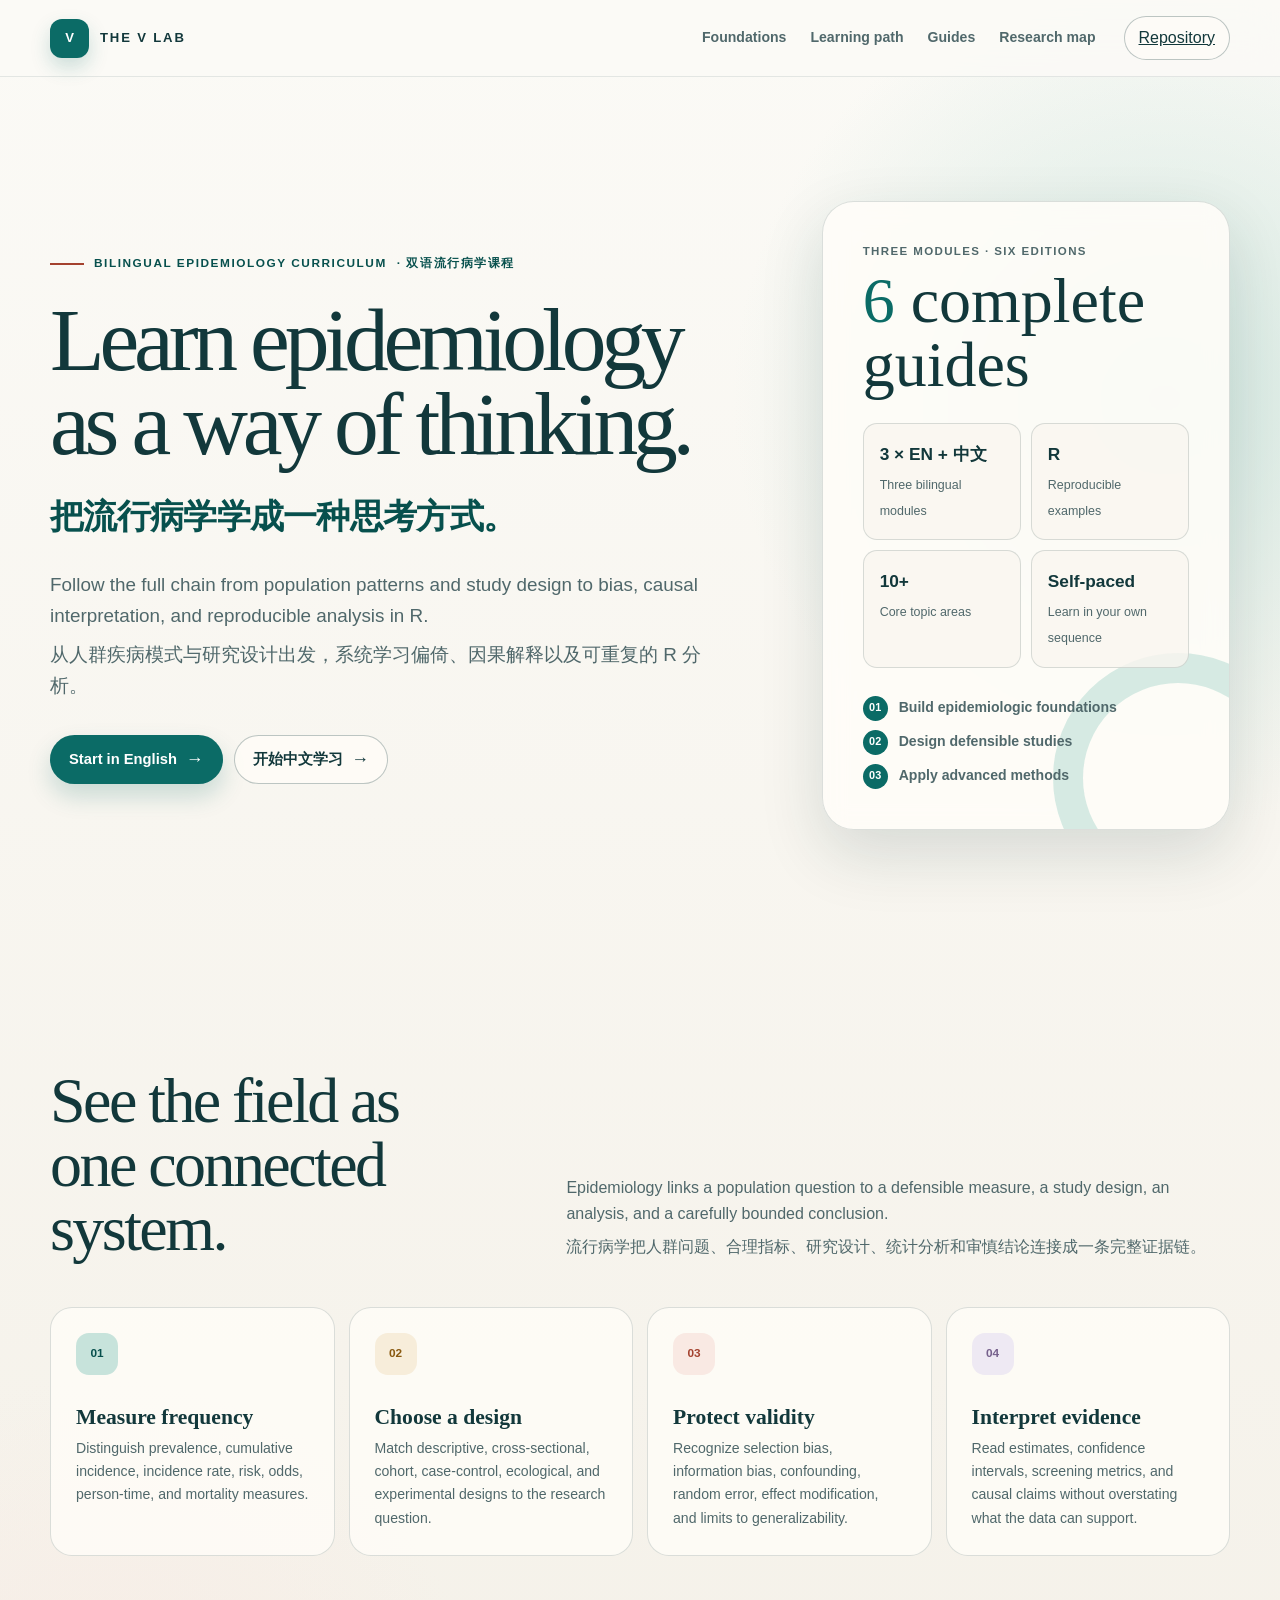
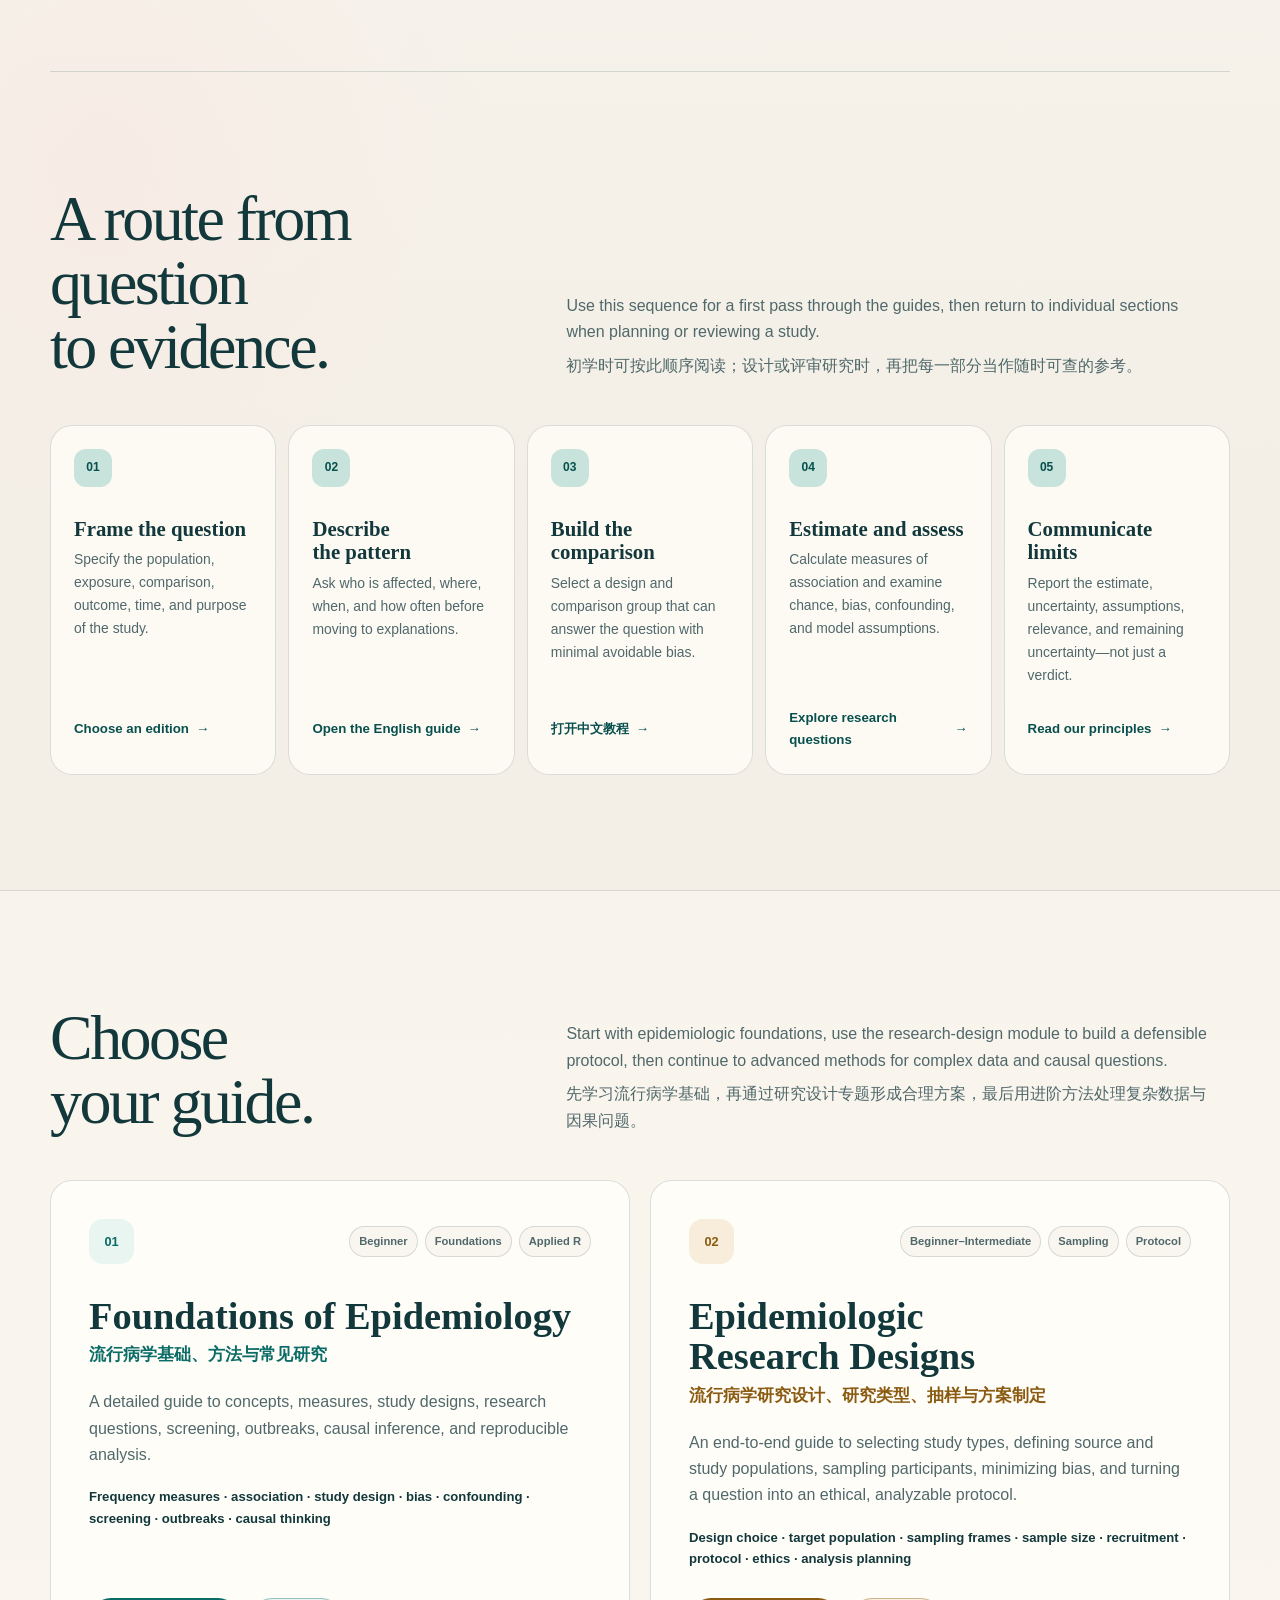
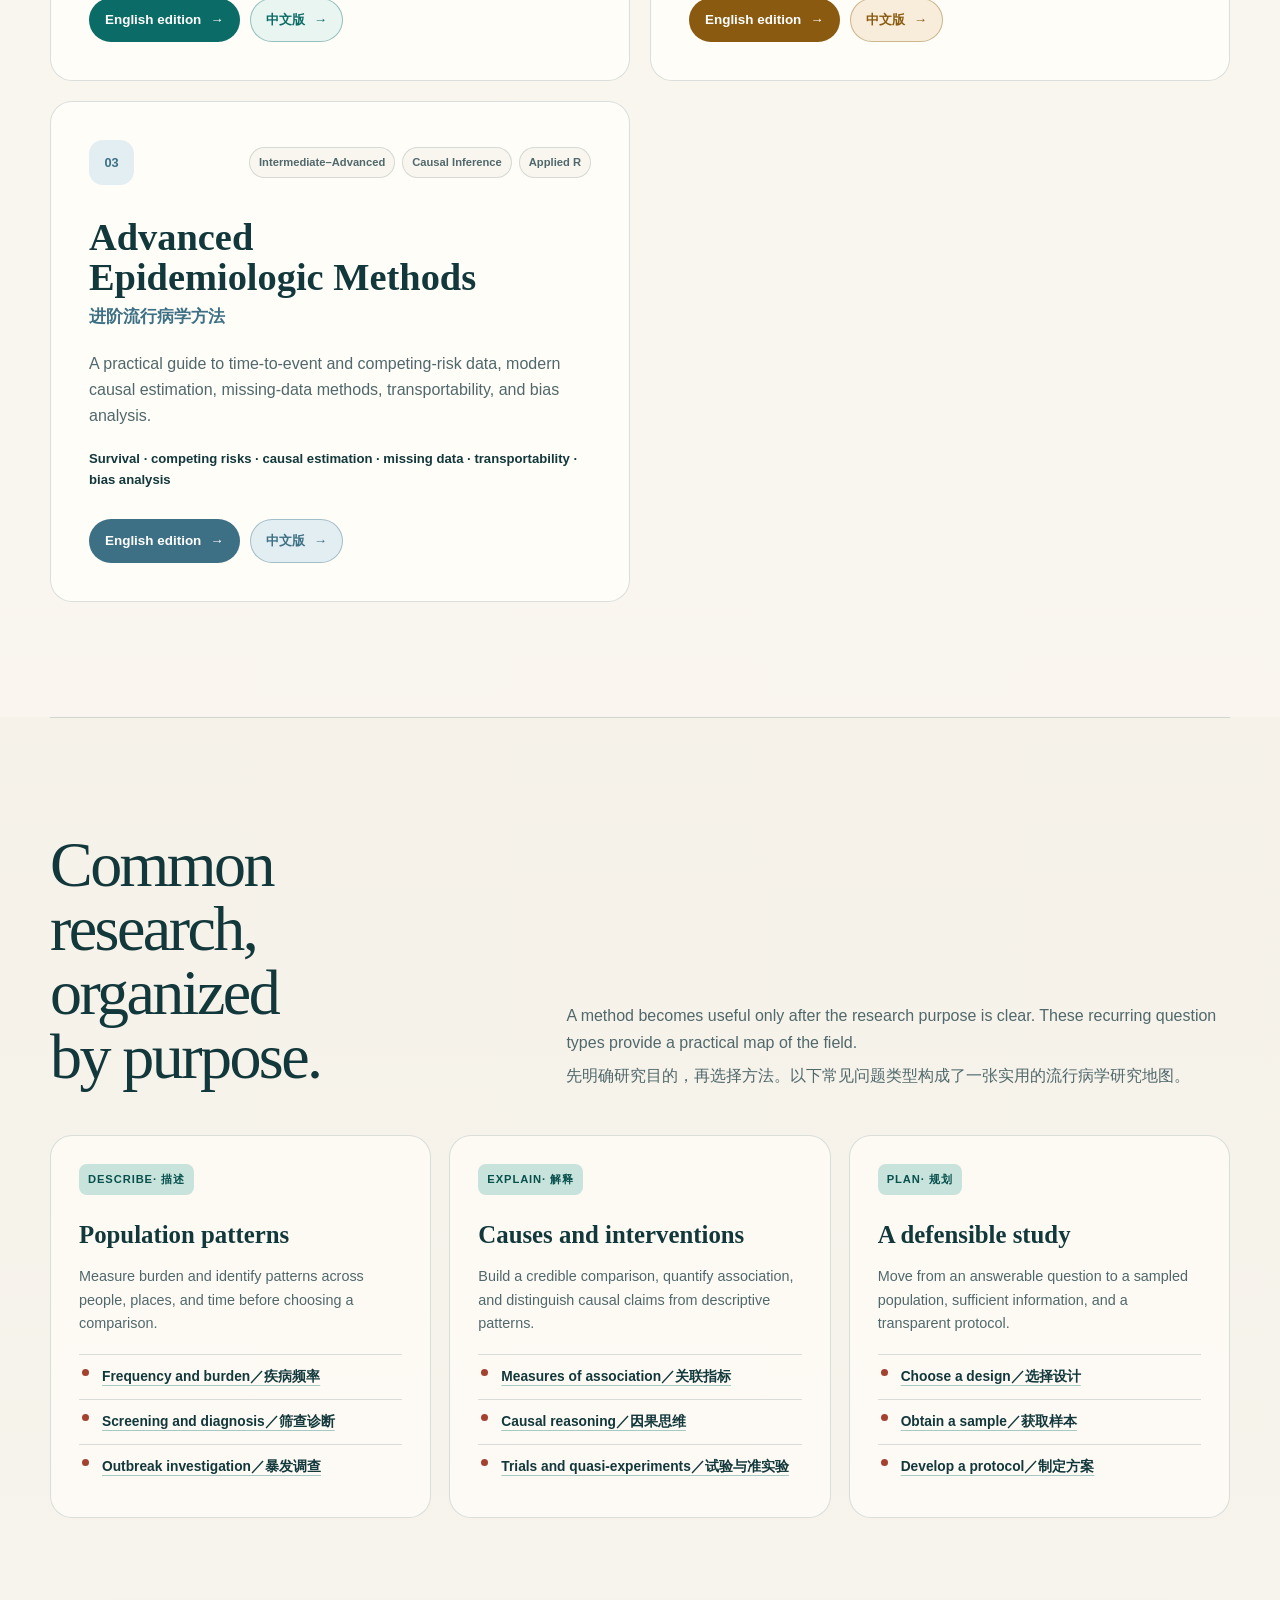
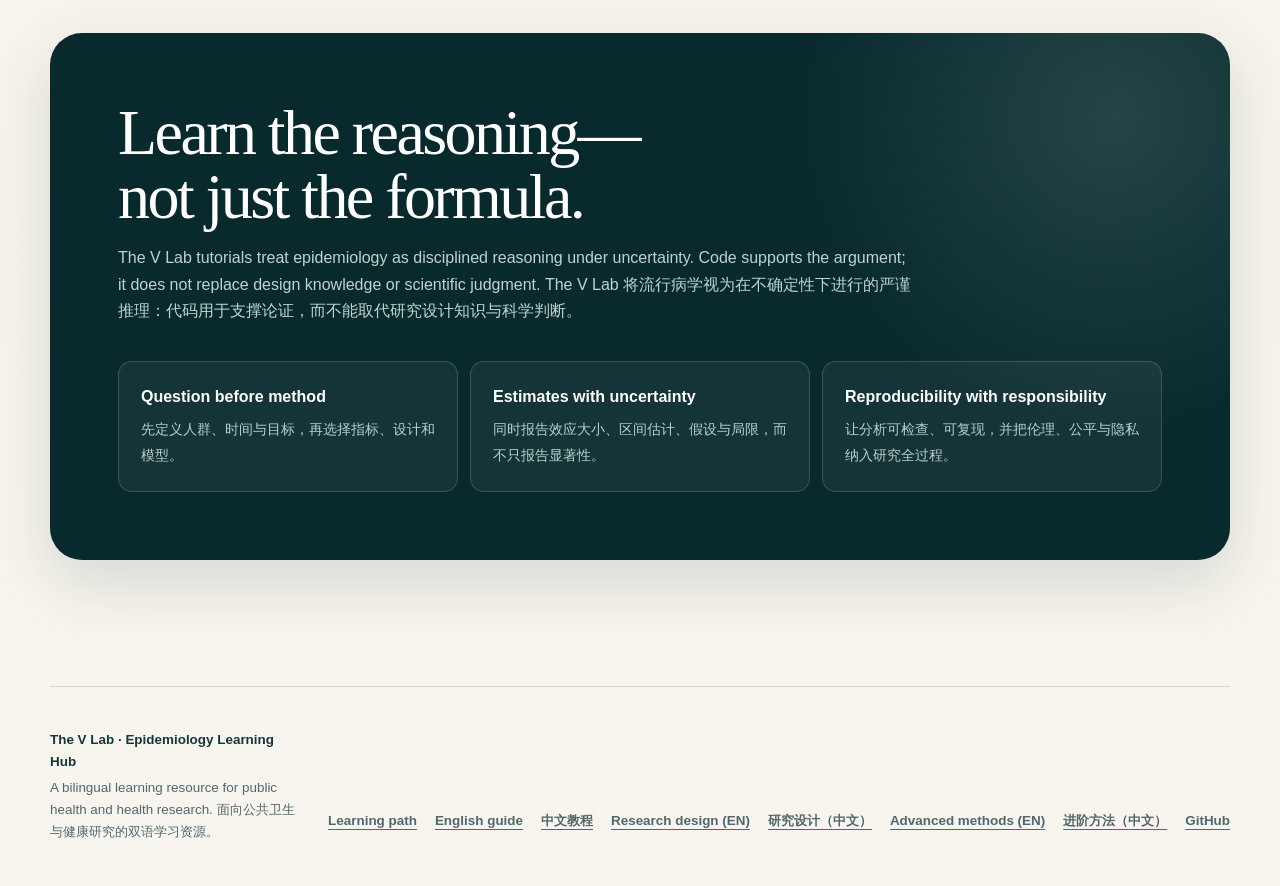
==== commit 8c64658c: "Add bilingual advanced epidemiology methods" ====
--- a/index.html
+++ b/index.html
@@ -3,7 +3,7 @@
 <head>
   <meta charset="utf-8">
   <meta name="viewport" content="width=device-width, initial-scale=1">
-  <meta name="description" content="A bilingual, self-paced epidemiology learning hub from The V Lab, covering disease measures, study types, sampling, protocol design, bias, causal reasoning, and reproducible R examples.">
+  <meta name="description" content="A bilingual, self-paced epidemiology learning hub from The V Lab, covering disease measures, study design, sampling, causal reasoning, advanced methods, and reproducible R examples.">
   <meta name="theme-color" content="#12383b">
   <meta name="color-scheme" content="light">
   <link rel="canonical" href="https://laboratoirev.github.io/Epidemiology_Study/">
@@ -14,7 +14,7 @@
   <meta property="og:type" content="website">
   <meta property="og:site_name" content="The V Lab">
   <meta property="og:title" content="Epidemiology Learning Hub | The V Lab">
-  <meta property="og:description" content="Learn how epidemiologists move from population patterns to credible evidence through study design, sampling, protocol planning, and reproducible R examples.">
+  <meta property="og:description" content="Learn how epidemiologists move from population patterns to credible evidence through study design, sampling, advanced methods, and reproducible R examples.">
   <meta property="og:url" content="https://laboratoirev.github.io/Epidemiology_Study/">
   <meta property="og:image" content="https://laboratoirev.github.io/Epidemiology_Study/og-learning-hub.png">
   <meta property="og:image:width" content="1200">
@@ -23,7 +23,7 @@
 
   <meta name="twitter:card" content="summary_large_image">
   <meta name="twitter:title" content="Epidemiology Learning Hub | The V Lab">
-  <meta name="twitter:description" content="A bilingual learning path through epidemiologic measures, study types, sampling, protocol design, bias, causal reasoning, and applied research.">
+  <meta name="twitter:description" content="A bilingual learning path through epidemiologic measures, study design, sampling, causal reasoning, advanced methods, and applied research.">
   <meta name="twitter:image" content="https://laboratoirev.github.io/Epidemiology_Study/og-learning-hub.png">
 
   <title>Epidemiology Learning Hub | The V Lab</title>
@@ -1084,18 +1084,18 @@
       </div>
 
       <aside class="hero-panel" aria-label="Curriculum at a glance">
-        <p class="panel-kicker">Two modules · four editions</p>
-        <p class="course-count"><strong>4</strong> complete guides</p>
+        <p class="panel-kicker">Three modules · six editions</p>
+        <p class="course-count"><strong>6</strong> complete guides</p>
         <div class="stat-grid">
-          <div class="stat"><strong>2 × EN + 中文</strong><span>Two bilingual modules</span></div>
+          <div class="stat"><strong>3 × EN + 中文</strong><span>Three bilingual modules</span></div>
           <div class="stat"><strong>R</strong><span>Reproducible examples</span></div>
           <div class="stat"><strong>10+</strong><span>Core topic areas</span></div>
           <div class="stat"><strong>Self-paced</strong><span>Learn in your own sequence</span></div>
         </div>
-        <ol class="mini-route" aria-label="Three-part learning route">
-          <li><span>01</span> Describe disease in populations</li>
-          <li><span>02</span> Design and evaluate studies</li>
-          <li><span>03</span> Interpret evidence responsibly</li>
+        <ol class="mini-route" aria-label="Three-module learning route">
+          <li><span>01</span> Build epidemiologic foundations</li>
+          <li><span>02</span> Design defensible studies</li>
+          <li><span>03</span> Apply advanced methods</li>
         </ol>
       </aside>
     </section>
@@ -1140,7 +1140,7 @@
       <div class="section-intro">
         <h2 id="learning-path-title">A route from question to evidence.</h2>
         <p>
-          Use this sequence for a first pass through either guide, then return to individual sections when planning or reviewing a study.
+          Use this sequence for a first pass through the guides, then return to individual sections when planning or reviewing a study.
           <span lang="zh-CN">初学时可按此顺序阅读；设计或评审研究时，再把每一部分当作随时可查的参考。</span>
         </p>
       </div>
@@ -1188,8 +1188,8 @@
         <div class="section-intro">
           <h2 id="tutorials-title">Choose your guide.</h2>
           <p>
-            Start with epidemiologic foundations, then use the research-design module to choose a study type, obtain a defensible sample, and build an ethical, analyzable protocol.
-            <span lang="zh-CN">先学习流行病学基础，再通过研究设计专题选择研究类型、获取合理样本，并形成合乎伦理且可分析的研究方案。</span>
+            Start with epidemiologic foundations, use the research-design module to build a defensible protocol, then continue to advanced methods for complex data and causal questions.
+            <span lang="zh-CN">先学习流行病学基础，再通过研究设计专题形成合理方案，最后用进阶方法处理复杂数据与因果问题。</span>
           </p>
         </div>
 
@@ -1229,6 +1229,25 @@
             <div class="language-actions">
               <a class="button" href="epidemiology_research_designs_en.html" hreflang="en" aria-label="Open Epidemiologic Research Designs in English">English edition <span aria-hidden="true">→</span></a>
               <a class="button" href="epidemiology_research_designs_zh.html" lang="zh-CN" hreflang="zh-CN" aria-label="打开流行病学研究设计、研究类型、抽样与方案制定中文版">中文版 <span aria-hidden="true">→</span></a>
+            </div>
+          </article>
+
+          <article class="course-card accent-blue" id="course-advanced-methods">
+            <div class="course-topline">
+              <span class="course-number">03</span>
+              <div class="course-meta" aria-label="Advanced methods module details">
+                <span class="tag">Intermediate–Advanced</span>
+                <span class="tag">Causal Inference</span>
+                <span class="tag">Applied R</span>
+              </div>
+            </div>
+            <h3>Advanced Epidemiologic Methods</h3>
+            <p class="course-title-zh" lang="zh-CN">进阶流行病学方法</p>
+            <p class="course-description">A practical guide to time-to-event and competing-risk data, modern causal estimation, missing-data methods, transportability, and bias analysis.</p>
+            <p class="topic-line">Survival · competing risks · causal estimation · missing data · transportability · bias analysis</p>
+            <div class="language-actions">
+              <a class="button" href="epidemiology_advanced_methods_en.html" hreflang="en" aria-label="Open Advanced Epidemiologic Methods in English">English edition <span aria-hidden="true">→</span></a>
+              <a class="button" href="epidemiology_advanced_methods_zh.html" lang="zh-CN" hreflang="zh-CN" aria-label="打开进阶流行病学方法中文版">中文版 <span aria-hidden="true">→</span></a>
             </div>
           </article>
         </div>
@@ -1316,6 +1335,8 @@
       <a href="epidemiology_basics_zh.html" lang="zh-CN" hreflang="zh-CN">中文教程</a>
       <a href="epidemiology_research_designs_en.html" hreflang="en">Research design (EN)</a>
       <a href="epidemiology_research_designs_zh.html" lang="zh-CN" hreflang="zh-CN">研究设计（中文）</a>
+      <a href="epidemiology_advanced_methods_en.html" hreflang="en">Advanced methods (EN)</a>
+      <a href="epidemiology_advanced_methods_zh.html" lang="zh-CN" hreflang="zh-CN">进阶方法（中文）</a>
       <a href="https://github.com/LaboratoireV/Epidemiology_Study">GitHub</a>
     </nav>
   </footer>
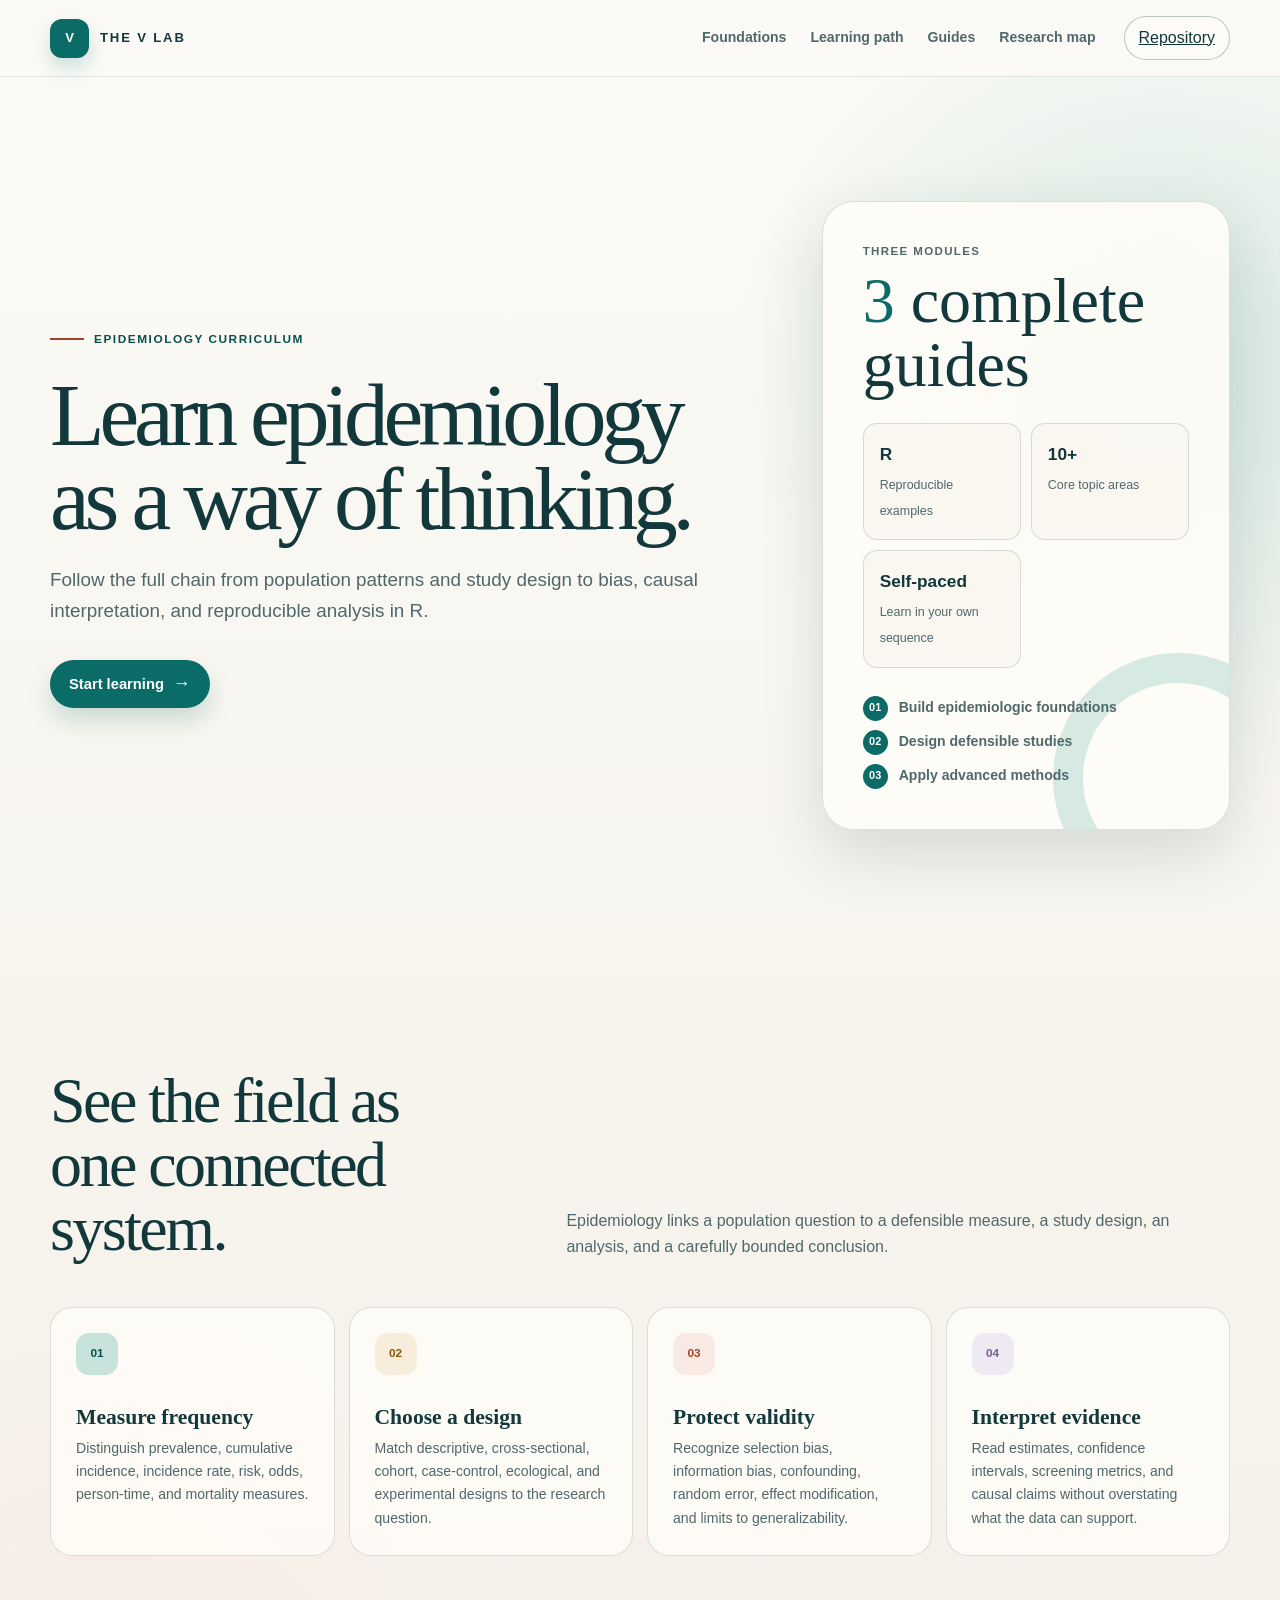
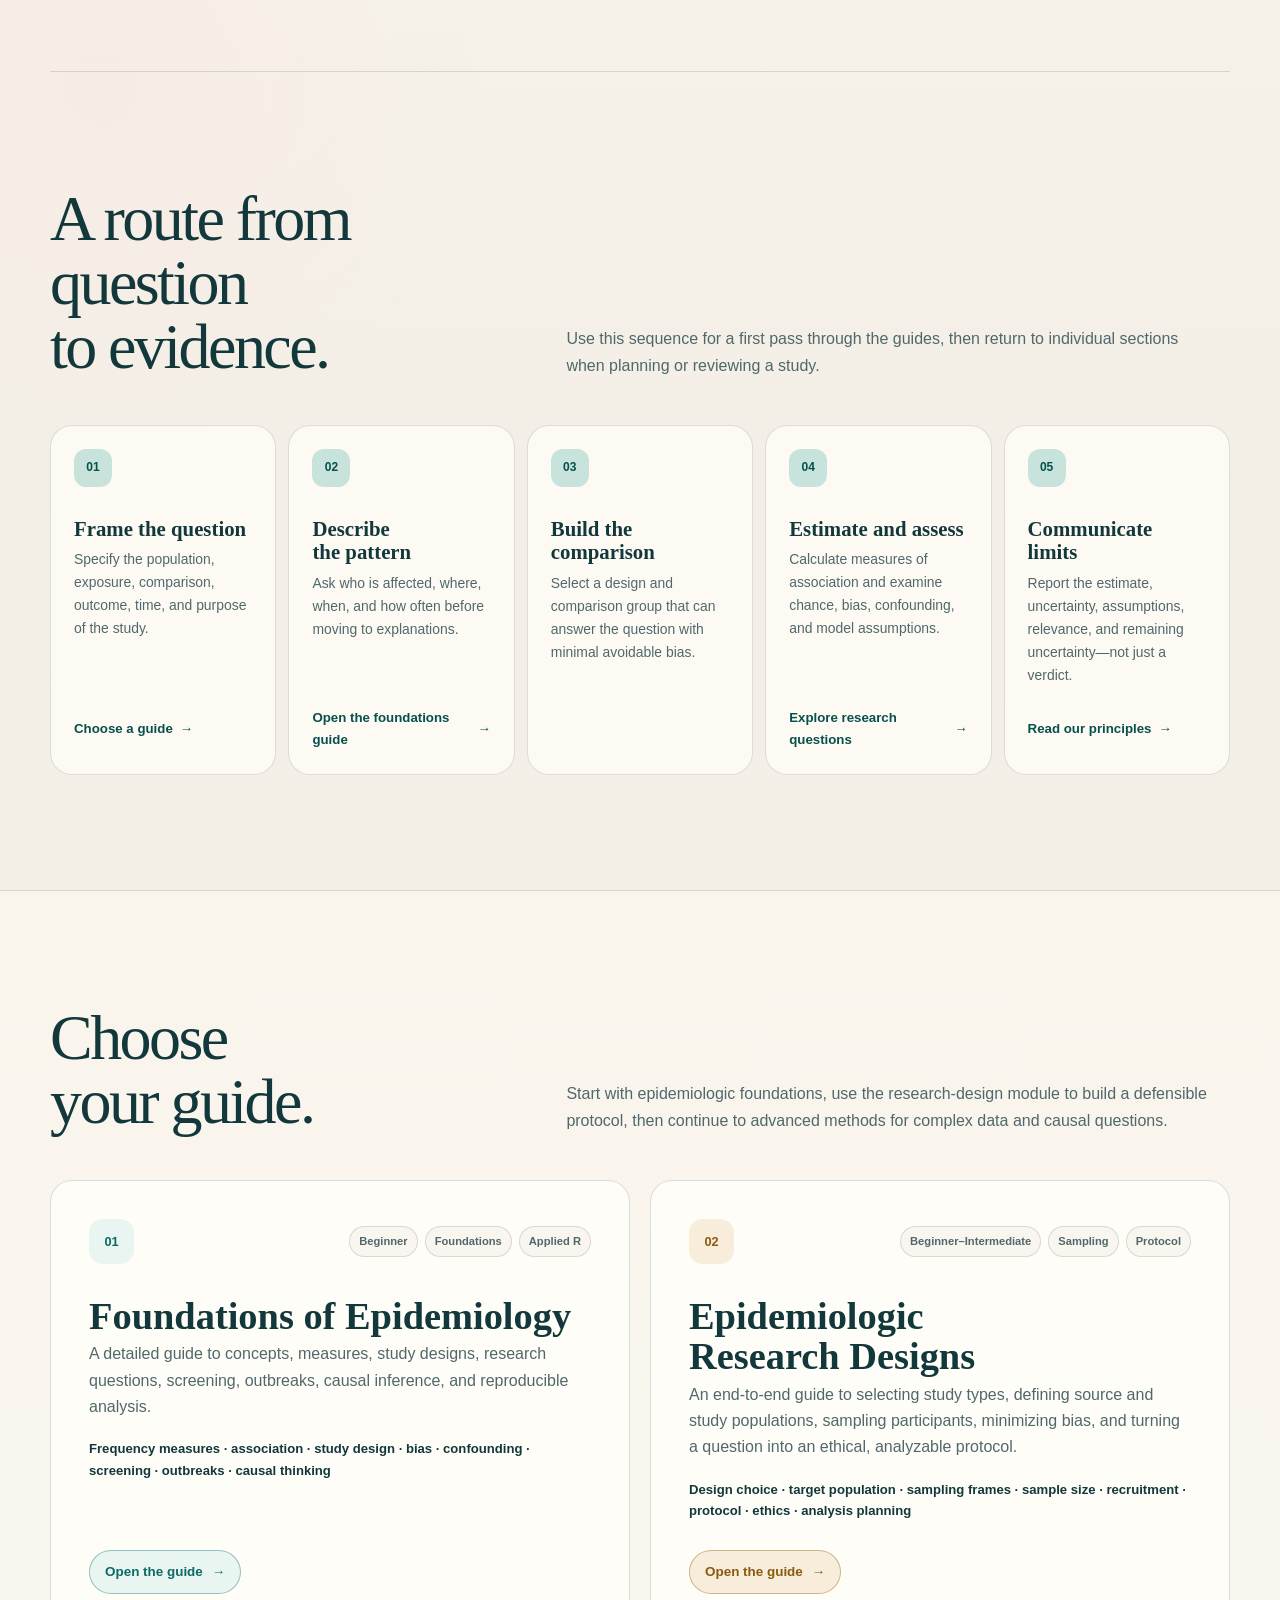
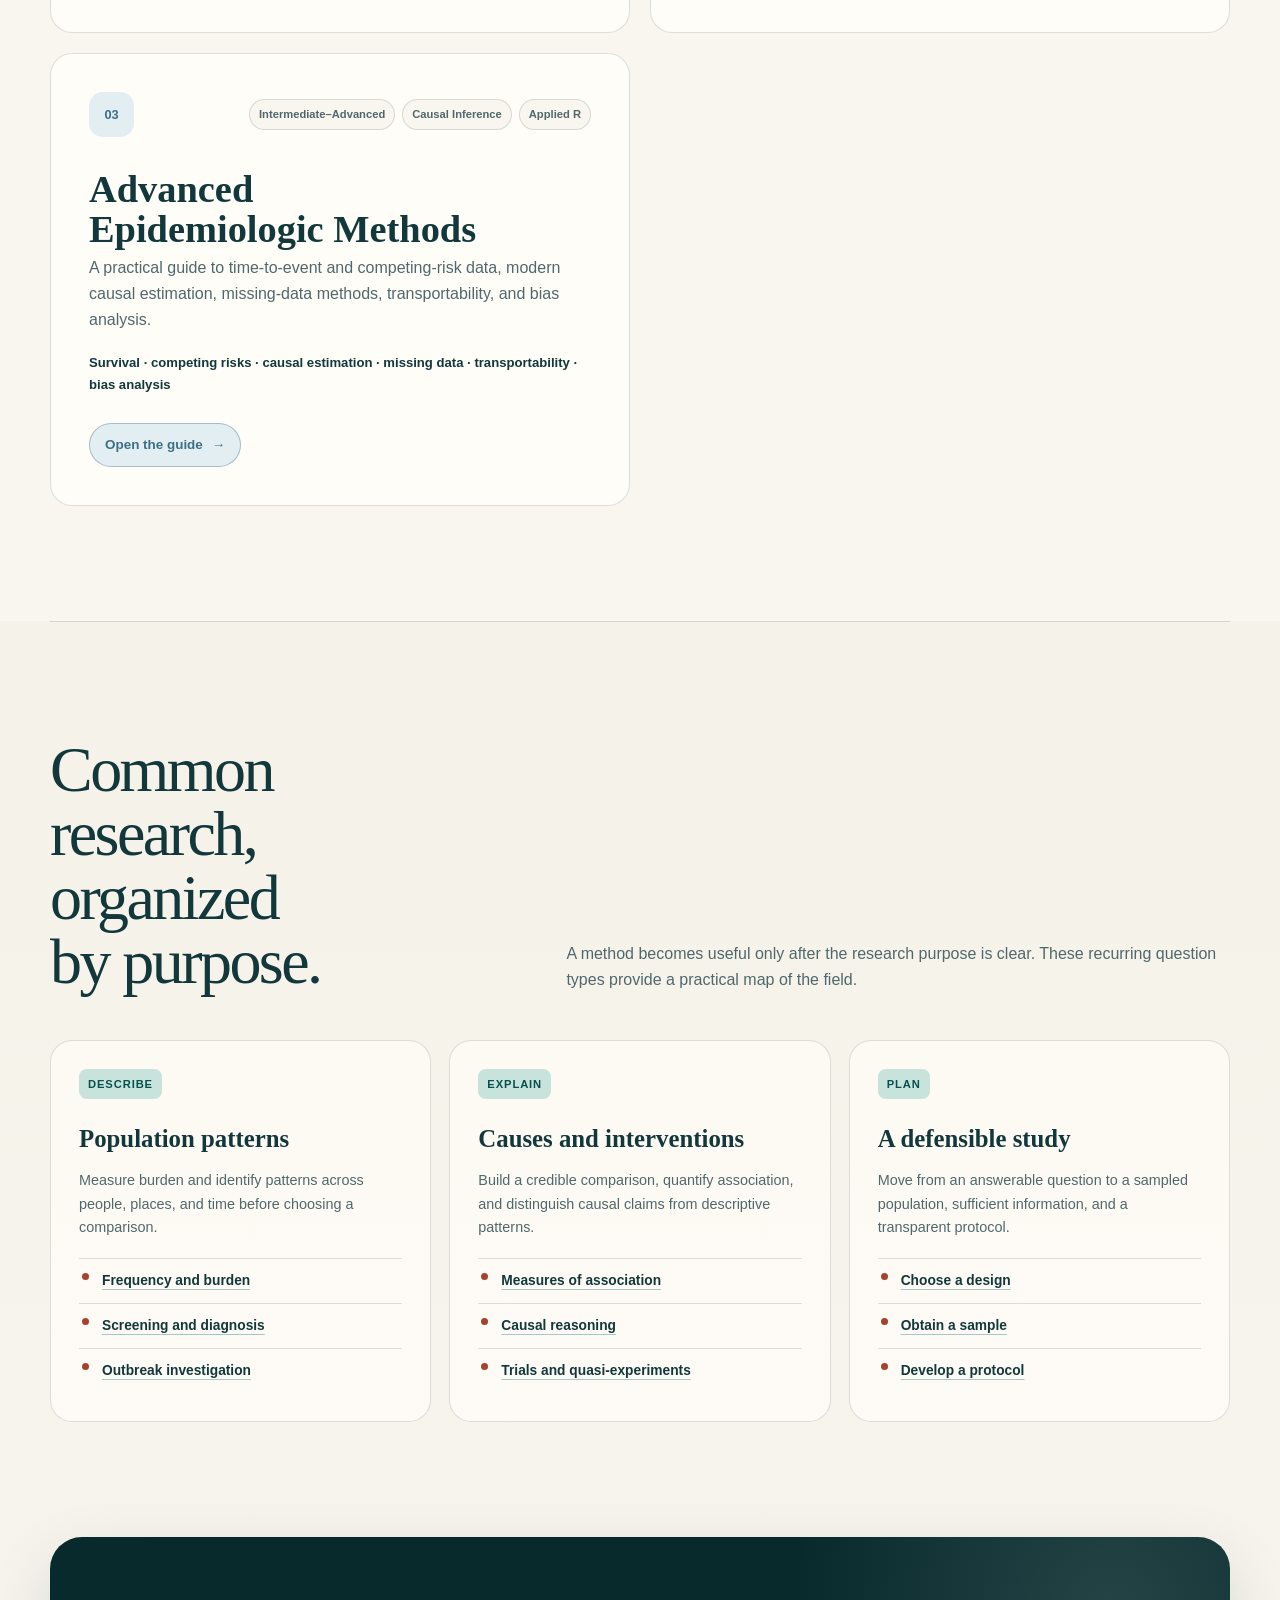
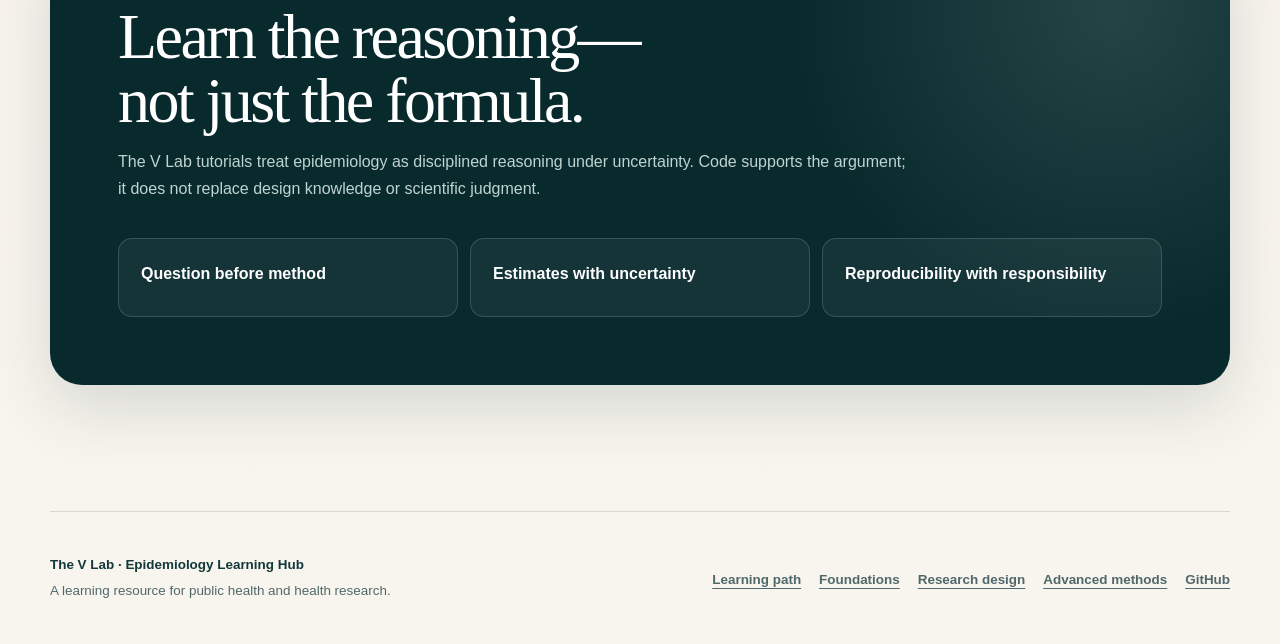
==== commit 9ae65cb4: "Publish English-only learning pages Remove the Chinese pages and language switchers from the site; C" ====
--- a/index.html
+++ b/index.html
@@ -1,34 +1,31 @@
-<!doctype html>
+<!DOCTYPE html>
+
 <html lang="en">
 <head>
-  <meta charset="utf-8">
-  <meta name="viewport" content="width=device-width, initial-scale=1">
-  <meta name="description" content="A bilingual, self-paced epidemiology learning hub from The V Lab, covering disease measures, study design, sampling, causal reasoning, advanced methods, and reproducible R examples.">
-  <meta name="theme-color" content="#12383b">
-  <meta name="color-scheme" content="light">
-  <link rel="canonical" href="https://laboratoirev.github.io/Epidemiology_Study/">
-  <link rel="alternate" hreflang="en" href="https://laboratoirev.github.io/Epidemiology_Study/epidemiology_basics_en.html">
-  <link rel="alternate" hreflang="zh-CN" href="https://laboratoirev.github.io/Epidemiology_Study/epidemiology_basics_zh.html">
-  <link rel="alternate" hreflang="x-default" href="https://laboratoirev.github.io/Epidemiology_Study/">
-
-  <meta property="og:type" content="website">
-  <meta property="og:site_name" content="The V Lab">
-  <meta property="og:title" content="Epidemiology Learning Hub | The V Lab">
-  <meta property="og:description" content="Learn how epidemiologists move from population patterns to credible evidence through study design, sampling, advanced methods, and reproducible R examples.">
-  <meta property="og:url" content="https://laboratoirev.github.io/Epidemiology_Study/">
-  <meta property="og:image" content="https://laboratoirev.github.io/Epidemiology_Study/og-learning-hub.png">
-  <meta property="og:image:width" content="1200">
-  <meta property="og:image:height" content="630">
-  <meta property="og:image:alt" content="The V Lab Epidemiology Learning Hub">
-
-  <meta name="twitter:card" content="summary_large_image">
-  <meta name="twitter:title" content="Epidemiology Learning Hub | The V Lab">
-  <meta name="twitter:description" content="A bilingual learning path through epidemiologic measures, study design, sampling, causal reasoning, advanced methods, and applied research.">
-  <meta name="twitter:image" content="https://laboratoirev.github.io/Epidemiology_Study/og-learning-hub.png">
-
-  <title>Epidemiology Learning Hub | The V Lab</title>
-
-  <style>
+<meta charset="utf-8"/>
+<meta content="width=device-width, initial-scale=1" name="viewport"/>
+<meta content="A self-paced epidemiology learning hub from The V Lab, covering disease measures, study design, sampling, causal reasoning, advanced methods, and reproducible R examples." name="description"/>
+<meta content="#12383b" name="theme-color"/>
+<meta content="light" name="color-scheme"/>
+<link href="https://laboratoirev.github.io/Epidemiology_Study/" rel="canonical"/>
+<link href="https://laboratoirev.github.io/Epidemiology_Study/epidemiology_basics_en.html" rel="alternate"/>
+<link href="https://laboratoirev.github.io/Epidemiology_Study/epidemiology_basics_zh.html" rel="alternate"/>
+<link href="https://laboratoirev.github.io/Epidemiology_Study/" hreflang="x-default" rel="alternate"/>
+<meta content="website" property="og:type"/>
+<meta content="The V Lab" property="og:site_name"/>
+<meta content="Epidemiology Learning Hub | The V Lab" property="og:title"/>
+<meta content="Learn how epidemiologists move from population patterns to credible evidence through study design, sampling, advanced methods, and reproducible R examples." property="og:description"/>
+<meta content="https://laboratoirev.github.io/Epidemiology_Study/" property="og:url"/>
+<meta content="https://laboratoirev.github.io/Epidemiology_Study/og-learning-hub.png" property="og:image"/>
+<meta content="1200" property="og:image:width"/>
+<meta content="630" property="og:image:height"/>
+<meta content="The V Lab Epidemiology Learning Hub" property="og:image:alt"/>
+<meta content="summary_large_image" name="twitter:card"/>
+<meta content="Epidemiology Learning Hub | The V Lab" name="twitter:title"/>
+<meta content="A learning path through epidemiologic measures, study design, sampling, causal reasoning, advanced methods, and applied research." name="twitter:description"/>
+<meta content="https://laboratoirev.github.io/Epidemiology_Study/og-learning-hub.png" name="twitter:image"/>
+<title>Epidemiology Learning Hub | The V Lab</title>
+<style>
     :root {
       --ink: #12383b;
       --ink-deep: #092a2d;
@@ -1045,300 +1042,272 @@
     }
   </style>
 </head>
-
 <body>
-  <a class="skip-link" href="#main-content">Skip to learning content <span lang="zh-CN">/ 跳到学习内容</span></a>
-
-  <div class="header-wrap">
-    <header class="site-header shell">
-      <a class="brand" href="index.html" aria-label="The V Lab epidemiology home" aria-current="page">
-        <span class="brand-mark" aria-hidden="true">V</span>
-        <span>The V Lab</span>
-      </a>
-
-      <nav class="main-nav" aria-label="Main navigation">
-        <a href="#foundations">Foundations</a>
-        <a href="#learning-path">Learning path</a>
-        <a href="#tutorials">Guides</a>
-        <a href="#research-map">Research map</a>
-      </nav>
-
-      <a class="repo-link" href="https://github.com/LaboratoireV/Epidemiology_Study" aria-label="View Epidemiology Study on GitHub">Repository</a>
-    </header>
-  </div>
-
-  <main id="main-content" tabindex="-1">
-    <section class="hero shell" aria-labelledby="page-title">
-      <div>
-        <p class="eyebrow">Bilingual epidemiology curriculum <span lang="zh-CN">· 双语流行病学课程</span></p>
-        <h1 id="page-title">Learn epidemiology as a way of thinking.</h1>
-        <p class="hero-zh" lang="zh-CN">把流行病学学成一种思考方式。</p>
-        <p class="hero-copy">
+<a class="skip-link" href="#main-content">Skip to learning content </a>
+<div class="header-wrap">
+<header class="site-header shell">
+<a aria-current="page" aria-label="The V Lab epidemiology home" class="brand" href="index.html">
+<span aria-hidden="true" class="brand-mark">V</span>
+<span>The V Lab</span>
+</a>
+<nav aria-label="Main navigation" class="main-nav">
+<a href="#foundations">Foundations</a>
+<a href="#learning-path">Learning path</a>
+<a href="#tutorials">Guides</a>
+<a href="#research-map">Research map</a>
+</nav>
+<a aria-label="View Epidemiology Study on GitHub" class="repo-link" href="https://github.com/LaboratoireV/Epidemiology_Study">Repository</a>
+</header>
+</div>
+<main id="main-content" tabindex="-1">
+<section aria-labelledby="page-title" class="hero shell">
+<div>
+<p class="eyebrow">Epidemiology curriculum </p>
+<h1 id="page-title">Learn epidemiology as a way of thinking.</h1>
+
+<p class="hero-copy">
           Follow the full chain from population patterns and study design to bias, causal interpretation, and reproducible analysis in R.
-          <span lang="zh-CN">从人群疾病模式与研究设计出发，系统学习偏倚、因果解释以及可重复的 R 分析。</span>
-        </p>
-        <div class="hero-actions" aria-label="Choose a tutorial language">
-          <a class="button button-primary" href="epidemiology_basics_en.html" hreflang="en">Start in English <span class="arrow" aria-hidden="true">→</span></a>
-          <a class="button button-secondary" href="epidemiology_basics_zh.html" lang="zh-CN" hreflang="zh-CN">开始中文学习 <span class="arrow" aria-hidden="true">→</span></a>
-        </div>
-      </div>
-
-      <aside class="hero-panel" aria-label="Curriculum at a glance">
-        <p class="panel-kicker">Three modules · six editions</p>
-        <p class="course-count"><strong>6</strong> complete guides</p>
-        <div class="stat-grid">
-          <div class="stat"><strong>3 × EN + 中文</strong><span>Three bilingual modules</span></div>
-          <div class="stat"><strong>R</strong><span>Reproducible examples</span></div>
-          <div class="stat"><strong>10+</strong><span>Core topic areas</span></div>
-          <div class="stat"><strong>Self-paced</strong><span>Learn in your own sequence</span></div>
-        </div>
-        <ol class="mini-route" aria-label="Three-module learning route">
-          <li><span>01</span> Build epidemiologic foundations</li>
-          <li><span>02</span> Design defensible studies</li>
-          <li><span>03</span> Apply advanced methods</li>
-        </ol>
-      </aside>
-    </section>
-
-    <section class="section section-border shell" id="foundations" aria-labelledby="foundations-title">
-      <div class="section-intro">
-        <h2 id="foundations-title">See the field as one connected system.</h2>
-        <p>
+          
+</p>
+<div aria-label="Start learning" class="hero-actions">
+<a class="button button-primary" href="epidemiology_basics_en.html">Start learning <span aria-hidden="true" class="arrow">→</span></a>
+
+</div>
+</div>
+<aside aria-label="Curriculum at a glance" class="hero-panel">
+<p class="panel-kicker">Three modules</p>
+<p class="course-count"><strong>3</strong> complete guides</p>
+<div class="stat-grid">
+<div class="stat"><strong>R</strong><span>Reproducible examples</span></div>
+<div class="stat"><strong>10+</strong><span>Core topic areas</span></div>
+<div class="stat"><strong>Self-paced</strong><span>Learn in your own sequence</span></div>
+</div>
+<ol aria-label="Three-module learning route" class="mini-route">
+<li><span>01</span> Build epidemiologic foundations</li>
+<li><span>02</span> Design defensible studies</li>
+<li><span>03</span> Apply advanced methods</li>
+</ol>
+</aside>
+</section>
+<section aria-labelledby="foundations-title" class="section section-border shell" id="foundations">
+<div class="section-intro">
+<h2 id="foundations-title">See the field as one connected system.</h2>
+<p>
           Epidemiology links a population question to a defensible measure, a study design, an analysis, and a carefully bounded conclusion.
-          <span lang="zh-CN">流行病学把人群问题、合理指标、研究设计、统计分析和审慎结论连接成一条完整证据链。</span>
-        </p>
-      </div>
-
-      <div class="concept-grid">
-        <article class="concept-card">
-          <span class="concept-mark" aria-hidden="true">01</span>
-          <h3>Measure frequency</h3>
-          <p>Distinguish prevalence, cumulative incidence, incidence rate, risk, odds, person-time, and mortality measures.</p>
-        </article>
-
-        <article class="concept-card">
-          <span class="concept-mark" aria-hidden="true">02</span>
-          <h3>Choose a design</h3>
-          <p>Match descriptive, cross-sectional, cohort, case-control, ecological, and experimental designs to the research question.</p>
-        </article>
-
-        <article class="concept-card">
-          <span class="concept-mark" aria-hidden="true">03</span>
-          <h3>Protect validity</h3>
-          <p>Recognize selection bias, information bias, confounding, random error, effect modification, and limits to generalizability.</p>
-        </article>
-
-        <article class="concept-card">
-          <span class="concept-mark" aria-hidden="true">04</span>
-          <h3>Interpret evidence</h3>
-          <p>Read estimates, confidence intervals, screening metrics, and causal claims without overstating what the data can support.</p>
-        </article>
-      </div>
-    </section>
-
-    <section class="section shell" id="learning-path" aria-labelledby="learning-path-title">
-      <div class="section-intro">
-        <h2 id="learning-path-title">A route from question to evidence.</h2>
-        <p>
+          
+</p>
+</div>
+<div class="concept-grid">
+<article class="concept-card">
+<span aria-hidden="true" class="concept-mark">01</span>
+<h3>Measure frequency</h3>
+<p>Distinguish prevalence, cumulative incidence, incidence rate, risk, odds, person-time, and mortality measures.</p>
+</article>
+<article class="concept-card">
+<span aria-hidden="true" class="concept-mark">02</span>
+<h3>Choose a design</h3>
+<p>Match descriptive, cross-sectional, cohort, case-control, ecological, and experimental designs to the research question.</p>
+</article>
+<article class="concept-card">
+<span aria-hidden="true" class="concept-mark">03</span>
+<h3>Protect validity</h3>
+<p>Recognize selection bias, information bias, confounding, random error, effect modification, and limits to generalizability.</p>
+</article>
+<article class="concept-card">
+<span aria-hidden="true" class="concept-mark">04</span>
+<h3>Interpret evidence</h3>
+<p>Read estimates, confidence intervals, screening metrics, and causal claims without overstating what the data can support.</p>
+</article>
+</div>
+</section>
+<section aria-labelledby="learning-path-title" class="section shell" id="learning-path">
+<div class="section-intro">
+<h2 id="learning-path-title">A route from question to evidence.</h2>
+<p>
           Use this sequence for a first pass through the guides, then return to individual sections when planning or reviewing a study.
-          <span lang="zh-CN">初学时可按此顺序阅读；设计或评审研究时，再把每一部分当作随时可查的参考。</span>
-        </p>
-      </div>
-
-      <ol class="path-grid">
-        <li class="path-step">
-          <span class="step-number">01</span>
-          <h3>Frame the question</h3>
-          <p>Specify the population, exposure, comparison, outcome, time, and purpose of the study.</p>
-          <a class="step-link" href="#tutorials">Choose an edition <span aria-hidden="true">→</span></a>
-        </li>
-
-        <li class="path-step">
-          <span class="step-number">02</span>
-          <h3>Describe the pattern</h3>
-          <p>Ask who is affected, where, when, and how often before moving to explanations.</p>
-          <a class="step-link" href="epidemiology_basics_en.html">Open the English guide <span aria-hidden="true">→</span></a>
-        </li>
-
-        <li class="path-step">
-          <span class="step-number">03</span>
-          <h3>Build the comparison</h3>
-          <p>Select a design and comparison group that can answer the question with minimal avoidable bias.</p>
-          <a class="step-link" href="epidemiology_basics_zh.html" lang="zh-CN">打开中文教程 <span aria-hidden="true">→</span></a>
-        </li>
-
-        <li class="path-step">
-          <span class="step-number">04</span>
-          <h3>Estimate and assess</h3>
-          <p>Calculate measures of association and examine chance, bias, confounding, and model assumptions.</p>
-          <a class="step-link" href="#research-map">Explore research questions <span aria-hidden="true">→</span></a>
-        </li>
-
-        <li class="path-step">
-          <span class="step-number">05</span>
-          <h3>Communicate limits</h3>
-          <p>Report the estimate, uncertainty, assumptions, relevance, and remaining uncertainty—not just a verdict.</p>
-          <a class="step-link" href="#about">Read our principles <span aria-hidden="true">→</span></a>
-        </li>
-      </ol>
-    </section>
-
-    <section class="section library-section" id="tutorials" aria-labelledby="tutorials-title">
-      <div class="shell">
-        <div class="section-intro">
-          <h2 id="tutorials-title">Choose your guide.</h2>
-          <p>
+          
+</p>
+</div>
+<ol class="path-grid">
+<li class="path-step">
+<span class="step-number">01</span>
+<h3>Frame the question</h3>
+<p>Specify the population, exposure, comparison, outcome, time, and purpose of the study.</p>
+<a class="step-link" href="#tutorials">Choose a guide <span aria-hidden="true">→</span></a>
+</li>
+<li class="path-step">
+<span class="step-number">02</span>
+<h3>Describe the pattern</h3>
+<p>Ask who is affected, where, when, and how often before moving to explanations.</p>
+<a class="step-link" href="epidemiology_basics_en.html">Open the foundations guide <span aria-hidden="true">→</span></a>
+</li>
+<li class="path-step">
+<span class="step-number">03</span>
+<h3>Build the comparison</h3>
+<p>Select a design and comparison group that can answer the question with minimal avoidable bias.</p>
+
+</li>
+<li class="path-step">
+<span class="step-number">04</span>
+<h3>Estimate and assess</h3>
+<p>Calculate measures of association and examine chance, bias, confounding, and model assumptions.</p>
+<a class="step-link" href="#research-map">Explore research questions <span aria-hidden="true">→</span></a>
+</li>
+<li class="path-step">
+<span class="step-number">05</span>
+<h3>Communicate limits</h3>
+<p>Report the estimate, uncertainty, assumptions, relevance, and remaining uncertainty—not just a verdict.</p>
+<a class="step-link" href="#about">Read our principles <span aria-hidden="true">→</span></a>
+</li>
+</ol>
+</section>
+<section aria-labelledby="tutorials-title" class="section library-section" id="tutorials">
+<div class="shell">
+<div class="section-intro">
+<h2 id="tutorials-title">Choose your guide.</h2>
+<p>
             Start with epidemiologic foundations, use the research-design module to build a defensible protocol, then continue to advanced methods for complex data and causal questions.
-            <span lang="zh-CN">先学习流行病学基础，再通过研究设计专题形成合理方案，最后用进阶方法处理复杂数据与因果问题。</span>
-          </p>
-        </div>
-
-        <div class="course-grid">
-          <article class="course-card" id="course-foundations">
-            <div class="course-topline">
-              <span class="course-number">01</span>
-              <div class="course-meta" aria-label="Foundations module details">
-                <span class="tag">Beginner</span>
-                <span class="tag">Foundations</span>
-                <span class="tag">Applied R</span>
-              </div>
-            </div>
-            <h3>Foundations of Epidemiology</h3>
-            <p class="course-title-zh" lang="zh-CN">流行病学基础、方法与常见研究</p>
-            <p class="course-description">A detailed guide to concepts, measures, study designs, research questions, screening, outbreaks, causal inference, and reproducible analysis.</p>
-            <p class="topic-line">Frequency measures · association · study design · bias · confounding · screening · outbreaks · causal thinking</p>
-            <div class="language-actions">
-              <a class="button" href="epidemiology_basics_en.html" hreflang="en" aria-label="Open Foundations of Epidemiology in English">English edition <span aria-hidden="true">→</span></a>
-              <a class="button" href="epidemiology_basics_zh.html" lang="zh-CN" hreflang="zh-CN" aria-label="打开流行病学基础、方法与常见研究中文版">中文版 <span aria-hidden="true">→</span></a>
-            </div>
-          </article>
-
-          <article class="course-card accent-gold" id="course-research-design">
-            <div class="course-topline">
-              <span class="course-number">02</span>
-              <div class="course-meta" aria-label="Research design module details">
-                <span class="tag">Beginner–Intermediate</span>
-                <span class="tag">Sampling</span>
-                <span class="tag">Protocol</span>
-              </div>
-            </div>
-            <h3>Epidemiologic Research Designs</h3>
-            <p class="course-title-zh" lang="zh-CN">流行病学研究设计、研究类型、抽样与方案制定</p>
-            <p class="course-description">An end-to-end guide to selecting study types, defining source and study populations, sampling participants, minimizing bias, and turning a question into an ethical, analyzable protocol.</p>
-            <p class="topic-line">Design choice · target population · sampling frames · sample size · recruitment · protocol · ethics · analysis planning</p>
-            <div class="language-actions">
-              <a class="button" href="epidemiology_research_designs_en.html" hreflang="en" aria-label="Open Epidemiologic Research Designs in English">English edition <span aria-hidden="true">→</span></a>
-              <a class="button" href="epidemiology_research_designs_zh.html" lang="zh-CN" hreflang="zh-CN" aria-label="打开流行病学研究设计、研究类型、抽样与方案制定中文版">中文版 <span aria-hidden="true">→</span></a>
-            </div>
-          </article>
-
-          <article class="course-card accent-blue" id="course-advanced-methods">
-            <div class="course-topline">
-              <span class="course-number">03</span>
-              <div class="course-meta" aria-label="Advanced methods module details">
-                <span class="tag">Intermediate–Advanced</span>
-                <span class="tag">Causal Inference</span>
-                <span class="tag">Applied R</span>
-              </div>
-            </div>
-            <h3>Advanced Epidemiologic Methods</h3>
-            <p class="course-title-zh" lang="zh-CN">进阶流行病学方法</p>
-            <p class="course-description">A practical guide to time-to-event and competing-risk data, modern causal estimation, missing-data methods, transportability, and bias analysis.</p>
-            <p class="topic-line">Survival · competing risks · causal estimation · missing data · transportability · bias analysis</p>
-            <div class="language-actions">
-              <a class="button" href="epidemiology_advanced_methods_en.html" hreflang="en" aria-label="Open Advanced Epidemiologic Methods in English">English edition <span aria-hidden="true">→</span></a>
-              <a class="button" href="epidemiology_advanced_methods_zh.html" lang="zh-CN" hreflang="zh-CN" aria-label="打开进阶流行病学方法中文版">中文版 <span aria-hidden="true">→</span></a>
-            </div>
-          </article>
-        </div>
-      </div>
-    </section>
-
-    <section class="section shell" id="research-map" aria-labelledby="research-map-title">
-      <div class="section-intro">
-        <h2 id="research-map-title">Common research, organized by purpose.</h2>
-        <p>
+            
+</p>
+</div>
+<div class="course-grid">
+<article class="course-card" id="course-foundations">
+<div class="course-topline">
+<span class="course-number">01</span>
+<div aria-label="Foundations module details" class="course-meta">
+<span class="tag">Beginner</span>
+<span class="tag">Foundations</span>
+<span class="tag">Applied R</span>
+</div>
+</div>
+<h3>Foundations of Epidemiology</h3>
+
+<p class="course-description">A detailed guide to concepts, measures, study designs, research questions, screening, outbreaks, causal inference, and reproducible analysis.</p>
+<p class="topic-line">Frequency measures · association · study design · bias · confounding · screening · outbreaks · causal thinking</p>
+<div class="language-actions">
+<a aria-label="Open Foundations of Epidemiology" class="button" href="epidemiology_basics_en.html">Open the guide <span aria-hidden="true">→</span></a>
+
+</div>
+</article>
+<article class="course-card accent-gold" id="course-research-design">
+<div class="course-topline">
+<span class="course-number">02</span>
+<div aria-label="Research design module details" class="course-meta">
+<span class="tag">Beginner–Intermediate</span>
+<span class="tag">Sampling</span>
+<span class="tag">Protocol</span>
+</div>
+</div>
+<h3>Epidemiologic Research Designs</h3>
+
+<p class="course-description">An end-to-end guide to selecting study types, defining source and study populations, sampling participants, minimizing bias, and turning a question into an ethical, analyzable protocol.</p>
+<p class="topic-line">Design choice · target population · sampling frames · sample size · recruitment · protocol · ethics · analysis planning</p>
+<div class="language-actions">
+<a aria-label="Open Epidemiologic Research Designs" class="button" href="epidemiology_research_designs_en.html">Open the guide <span aria-hidden="true">→</span></a>
+
+</div>
+</article>
+<article class="course-card accent-blue" id="course-advanced-methods">
+<div class="course-topline">
+<span class="course-number">03</span>
+<div aria-label="Advanced methods module details" class="course-meta">
+<span class="tag">Intermediate–Advanced</span>
+<span class="tag">Causal Inference</span>
+<span class="tag">Applied R</span>
+</div>
+</div>
+<h3>Advanced Epidemiologic Methods</h3>
+
+<p class="course-description">A practical guide to time-to-event and competing-risk data, modern causal estimation, missing-data methods, transportability, and bias analysis.</p>
+<p class="topic-line">Survival · competing risks · causal estimation · missing data · transportability · bias analysis</p>
+<div class="language-actions">
+<a aria-label="Open Advanced Epidemiologic Methods" class="button" href="epidemiology_advanced_methods_en.html">Open the guide <span aria-hidden="true">→</span></a>
+
+</div>
+</article>
+</div>
+</div>
+</section>
+<section aria-labelledby="research-map-title" class="section shell" id="research-map">
+<div class="section-intro">
+<h2 id="research-map-title">Common research, organized by purpose.</h2>
+<p>
           A method becomes useful only after the research purpose is clear. These recurring question types provide a practical map of the field.
-          <span lang="zh-CN">先明确研究目的，再选择方法。以下常见问题类型构成了一张实用的流行病学研究地图。</span>
-        </p>
-      </div>
-
-      <div class="track-grid">
-        <article class="track-card">
-          <span class="track-label">Describe <span lang="zh-CN">· 描述</span></span>
-          <h3>Population patterns</h3>
-          <p>Measure burden and identify patterns across people, places, and time before choosing a comparison.</p>
-          <ul class="track-route">
-            <li><a href="epidemiology_basics_en.html#measuring-disease-and-health-events">Frequency and burden <span lang="zh-CN">／疾病频率</span></a></li>
-            <li><a href="epidemiology_basics_en.html#screening-and-diagnostic-accuracy">Screening and diagnosis <span lang="zh-CN">／筛查诊断</span></a></li>
-            <li><a href="epidemiology_basics_en.html#outbreak-investigation">Outbreak investigation <span lang="zh-CN">／暴发调查</span></a></li>
-          </ul>
-        </article>
-
-        <article class="track-card">
-          <span class="track-label">Explain <span lang="zh-CN">· 解释</span></span>
-          <h3>Causes and interventions</h3>
-          <p>Build a credible comparison, quantify association, and distinguish causal claims from descriptive patterns.</p>
-          <ul class="track-route">
-            <li><a href="epidemiology_basics_en.html#measures-of-association-and-impact">Measures of association <span lang="zh-CN">／关联指标</span></a></li>
-            <li><a href="epidemiology_basics_en.html#causal-thinking">Causal reasoning <span lang="zh-CN">／因果思维</span></a></li>
-            <li><a href="epidemiology_research_designs_en.html#experimental-designs">Trials and quasi-experiments <span lang="zh-CN">／试验与准实验</span></a></li>
-          </ul>
-        </article>
-
-        <article class="track-card">
-          <span class="track-label">Plan <span lang="zh-CN">· 规划</span></span>
-          <h3>A defensible study</h3>
-          <p>Move from an answerable question to a sampled population, sufficient information, and a transparent protocol.</p>
-          <ul class="track-route">
-            <li><a href="epidemiology_research_designs_en.html#choosing-among-designs">Choose a design <span lang="zh-CN">／选择设计</span></a></li>
-            <li><a href="epidemiology_research_designs_en.html#probability-sampling">Obtain a sample <span lang="zh-CN">／获取样本</span></a></li>
-            <li><a href="epidemiology_research_designs_en.html#developing-the-protocol">Develop a protocol <span lang="zh-CN">／制定方案</span></a></li>
-          </ul>
-        </article>
-      </div>
-    </section>
-
-    <section class="principles-wrap shell" id="about" aria-labelledby="about-title">
-      <div class="principles">
-          <h2 id="about-title">Learn the reasoning—not just the formula.</h2>
-          <p>
+          
+</p>
+</div>
+<div class="track-grid">
+<article class="track-card">
+<span class="track-label">Describe </span>
+<h3>Population patterns</h3>
+<p>Measure burden and identify patterns across people, places, and time before choosing a comparison.</p>
+<ul class="track-route">
+<li><a href="epidemiology_basics_en.html#measuring-disease-and-health-events">Frequency and burden </a></li>
+<li><a href="epidemiology_basics_en.html#screening-and-diagnostic-accuracy">Screening and diagnosis </a></li>
+<li><a href="epidemiology_basics_en.html#outbreak-investigation">Outbreak investigation </a></li>
+</ul>
+</article>
+<article class="track-card">
+<span class="track-label">Explain </span>
+<h3>Causes and interventions</h3>
+<p>Build a credible comparison, quantify association, and distinguish causal claims from descriptive patterns.</p>
+<ul class="track-route">
+<li><a href="epidemiology_basics_en.html#measures-of-association-and-impact">Measures of association </a></li>
+<li><a href="epidemiology_basics_en.html#causal-thinking">Causal reasoning </a></li>
+<li><a href="epidemiology_research_designs_en.html#experimental-designs">Trials and quasi-experiments </a></li>
+</ul>
+</article>
+<article class="track-card">
+<span class="track-label">Plan </span>
+<h3>A defensible study</h3>
+<p>Move from an answerable question to a sampled population, sufficient information, and a transparent protocol.</p>
+<ul class="track-route">
+<li><a href="epidemiology_research_designs_en.html#choosing-among-designs">Choose a design </a></li>
+<li><a href="epidemiology_research_designs_en.html#probability-sampling">Obtain a sample </a></li>
+<li><a href="epidemiology_research_designs_en.html#developing-the-protocol">Develop a protocol </a></li>
+</ul>
+</article>
+</div>
+</section>
+<section aria-labelledby="about-title" class="principles-wrap shell" id="about">
+<div class="principles">
+<h2 id="about-title">Learn the reasoning—not just the formula.</h2>
+<p>
             The V Lab tutorials treat epidemiology as disciplined reasoning under uncertainty. Code supports the argument; it does not replace design knowledge or scientific judgment.
-            <span lang="zh-CN">The V Lab 将流行病学视为在不确定性下进行的严谨推理：代码用于支撑论证，而不能取代研究设计知识与科学判断。</span>
-          </p>
-          <div class="principle-grid">
-            <div class="principle">
-              <strong>Question before method</strong>
-              <span lang="zh-CN">先定义人群、时间与目标，再选择指标、设计和模型。</span>
-            </div>
-            <div class="principle">
-              <strong>Estimates with uncertainty</strong>
-              <span lang="zh-CN">同时报告效应大小、区间估计、假设与局限，而不只报告显著性。</span>
-            </div>
-            <div class="principle">
-              <strong>Reproducibility with responsibility</strong>
-              <span lang="zh-CN">让分析可检查、可复现，并把伦理、公平与隐私纳入研究全过程。</span>
-            </div>
-          </div>
-      </div>
-    </section>
-  </main>
-
-  <footer class="site-footer shell">
-    <div>
-      <span class="footer-title">The V Lab · Epidemiology Learning Hub</span>
-      <span>A bilingual learning resource for public health and health research. <span lang="zh-CN">面向公共卫生与健康研究的双语学习资源。</span></span>
-    </div>
-    <nav class="footer-links" aria-label="Footer navigation">
-      <a href="#learning-path">Learning path</a>
-      <a href="epidemiology_basics_en.html" hreflang="en">English guide</a>
-      <a href="epidemiology_basics_zh.html" lang="zh-CN" hreflang="zh-CN">中文教程</a>
-      <a href="epidemiology_research_designs_en.html" hreflang="en">Research design (EN)</a>
-      <a href="epidemiology_research_designs_zh.html" lang="zh-CN" hreflang="zh-CN">研究设计（中文）</a>
-      <a href="epidemiology_advanced_methods_en.html" hreflang="en">Advanced methods (EN)</a>
-      <a href="epidemiology_advanced_methods_zh.html" lang="zh-CN" hreflang="zh-CN">进阶方法（中文）</a>
-      <a href="https://github.com/LaboratoireV/Epidemiology_Study">GitHub</a>
-    </nav>
-  </footer>
+            
+</p>
+<div class="principle-grid">
+<div class="principle">
+<strong>Question before method</strong>
+
+</div>
+<div class="principle">
+<strong>Estimates with uncertainty</strong>
+
+</div>
+<div class="principle">
+<strong>Reproducibility with responsibility</strong>
+
+</div>
+</div>
+</div>
+</section>
+</main>
+<footer class="site-footer shell">
+<div>
+<span class="footer-title">The V Lab · Epidemiology Learning Hub</span>
+<span>A learning resource for public health and health research. </span>
+</div>
+<nav aria-label="Footer navigation" class="footer-links">
+<a href="#learning-path">Learning path</a>
+<a href="epidemiology_basics_en.html">Foundations</a>
+
+<a href="epidemiology_research_designs_en.html">Research design</a>
+
+<a href="epidemiology_advanced_methods_en.html">Advanced methods</a>
+
+<a href="https://github.com/LaboratoireV/Epidemiology_Study">GitHub</a>
+</nav>
+</footer>
 </body>
 </html>
